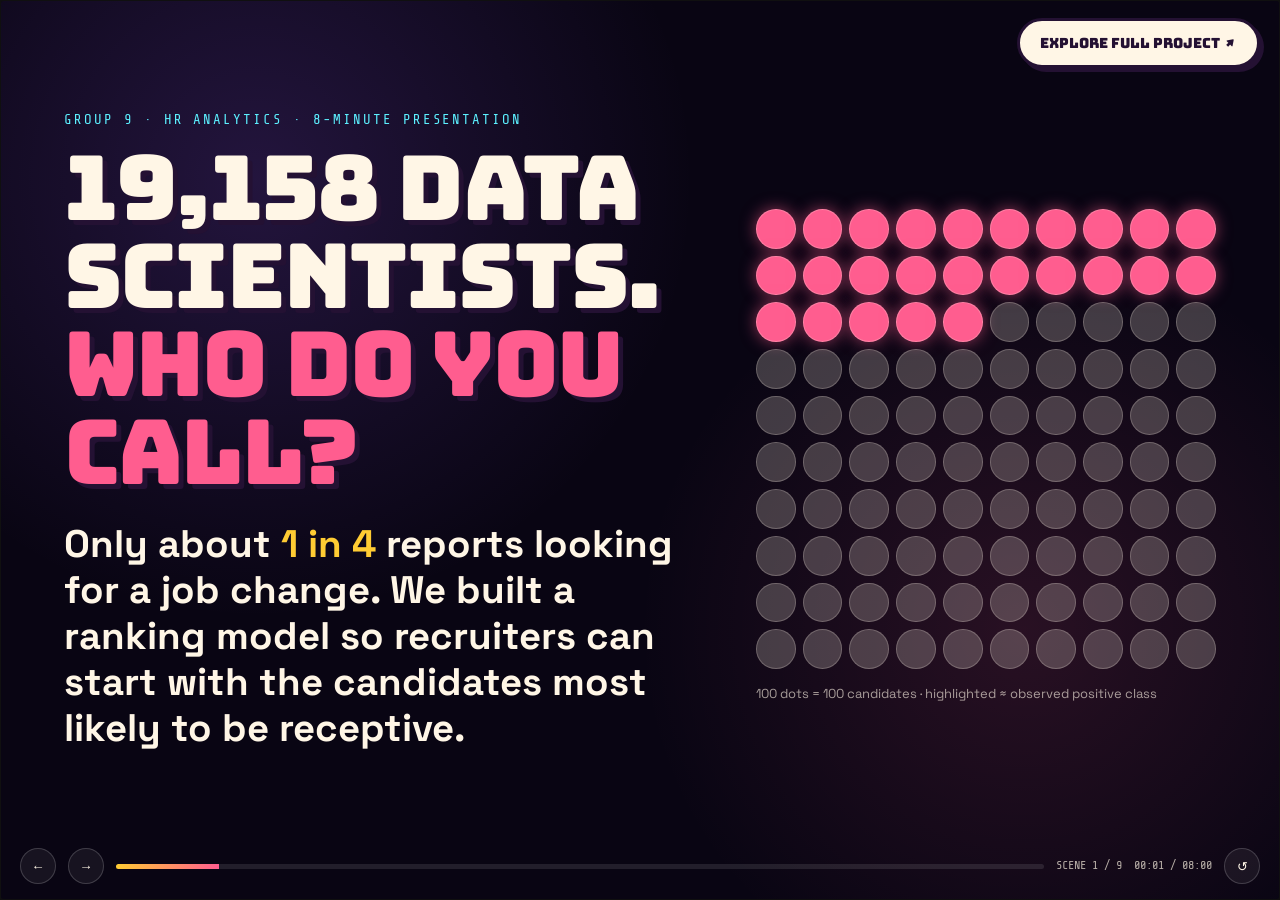
==== index.html @ db9c12f9 "Replace IDS with final Job Change Radar presentation and deployment" ====
<!DOCTYPE html>
<html lang="en">
<head>
<meta charset="utf-8">
<meta name="viewport" content="width=device-width, initial-scale=1, viewport-fit=cover">
<meta name="theme-color" content="#0d0718">
<title>Group 9 · Who Is Looking to Change Jobs? — HR Analytics</title>
<meta name="description" content="Group 9's HR Analytics project: predicting reported job-change intent among 19,158 data-science trainees. Full analysis, models, results and viva prep — Kaggle: Job Change of Data Scientists.">
<link rel="preconnect" href="https://fonts.googleapis.com">
<link rel="preconnect" href="https://fonts.gstatic.com" crossorigin>
<link href="https://fonts.googleapis.com/css2?family=Bungee&family=Space+Grotesk:wght@400;500;600;700&family=Share+Tech+Mono&display=swap" rel="stylesheet">
<link rel="stylesheet" href="styles.css">
<link rel="stylesheet" href="presentation.css">
<link rel="icon" href="data:image/svg+xml,<svg xmlns='http://www.w3.org/2000/svg' viewBox='0 0 100 100'><rect width='100' height='100' rx='22' fill='%230d0718'/><circle cx='50' cy='50' r='26' fill='%23ff5d8f' stroke='%23ffcc33' stroke-width='8'/></svg>">
</head>
<body class="presentation-active">

<div id="presentationShell" tabindex="-1" aria-label="8-minute presentation mode">
  <button class="pres-btn secondary pres-exit" id="presExit">Explore full project ↗</button>
  <div class="pres-stage">
    <section class="pres-scene active" data-scene="hook">
      <div class="pres-hook">
        <div>
          <p class="pres-kicker">Group 9 · HR Analytics · 8-minute presentation</p>
          <h1 class="pres-title">19,158 DATA<br>SCIENTISTS.<br><span class="pres-highlight">WHO DO YOU CALL?</span></h1>
          <p class="pres-question">Only about <span class="pres-sun">1 in 4</span> reports looking for a job change. We built a ranking model so recruiters can start with the candidates most likely to be receptive.</p>
        </div>
        <div>
          <div class="pres-dotgrid" id="presDots" aria-label="100 candidate dots, 25 highlighted"></div>
          <p class="pres-note">100 dots = 100 candidates · highlighted ≈ observed positive class</p>
        </div>
      </div>
    </section>

    <section class="pres-scene" data-scene="business">
      <p class="pres-kicker">01 · Business question</p>
      <h2 class="pres-title small">FROM <span class="pres-highlight">19,158</span> NAMES<br>TO A SMARTER CALL LIST.</h2>
      <p class="pres-lede">The decision is simple: <b>who should recruiters contact first?</b> This is a binary classification problem — job-change intent versus no reported intent.</p>
      <div class="pres-grid cols-3">
        <div class="pres-card"><span class="pres-number">25%</span><h3>Random base rate</h3><p>Roughly one in four labelled candidates is looking to move.</p></div>
        <div class="pres-card"><span class="pres-number">0.50</span><h3>Dummy ROC-AUC</h3><p>A no-skill ranker is the floor every useful model must beat.</p></div>
        <div class="pres-card dark"><span class="pres-number pres-cyan">RANK</span><h3>Not a hiring verdict</h3><p>The score prioritises outreach. A human recruiter still makes the decision.</p></div>
      </div>
    </section>

    <section class="pres-scene" data-scene="data">
      <p class="pres-kicker">02 · Data understanding</p>
      <h2 class="pres-title small">THE DATA HAS A<br><span class="pres-cyan">GEOGRAPHY SIGNAL.</span></h2>
      <div class="pres-grid cols-4">
        <div class="pres-card"><span class="pres-number">19,158</span><h3>Labelled rows</h3><p>Candidate profiles used for model development.</p></div>
        <div class="pres-card"><span class="pres-number">24.9%</span><h3>Positive class</h3><p>Reported job-change intent — imbalanced enough that accuracy alone can mislead.</p></div>
        <div class="pres-card"><span class="pres-number">53%</span><h3>Missingness</h3><p>More than half the rows miss at least one field, so dropping rows would distort the sample.</p></div>
        <div class="pres-card dark"><span class="pres-number pres-highlight">58% → 17%</span><h3>City development</h3><p>Observed job-change rate falls sharply from low to high development-index groups. Correlation, not causation.</p></div>
      </div>
      <div class="pres-row"><span class="pres-badge">city</span><span class="pres-badge">education</span><span class="pres-badge">experience</span><span class="pres-badge">company</span><span class="pres-badge">training hours</span><span class="pres-badge">missingness</span></div>
    </section>

    <section class="pres-scene" data-scene="prep">
      <p class="pres-kicker">03 · Data preparation</p>
      <h2 class="pres-title small">NO LEAKAGE.<br><span class="pres-sun">LOCK THE TEST SET.</span></h2>
      <p class="pres-lede">The biggest modelling shortcut we avoided was letting evaluation data influence preprocessing, tuning or threshold selection.</p>
      <div class="pres-flow">
        <div class="pres-step"><strong>RAW DATA</strong><small>mixed numeric + categorical</small></div>
        <div class="pres-step"><strong>MISSINGNESS</strong><small>preserved as information</small></div>
        <div class="pres-step"><strong>FEATURES</strong><small>experience, recency, employer-info flags</small></div>
        <div class="pres-step"><strong>5-FOLD CV</strong><small>development only</small></div>
        <div class="pres-step"><strong>LOCKED 20%</strong><small>opened once at the end</small></div>
      </div>
      <div class="pres-grid cols-3">
        <div class="pres-card dark"><span class="pres-number pres-cyan">0</span><h3>Duplicate IDs</h3><p>No candidate ID is duplicated in the labelled file.</p></div>
        <div class="pres-card dark"><span class="pres-number pres-cyan">5</span><h3>CV folds</h3><p>Out-of-fold predictions choose settings without touching the locked test.</p></div>
        <div class="pres-card dark"><span class="pres-number pres-cyan">3</span><h3>Final seeds</h3><p>The deployable CatBoost result is an ensemble, not a cherry-picked lucky run.</p></div>
      </div>
    </section>

    <section class="pres-scene" data-scene="models">
      <p class="pres-kicker">04 · Modelling & tuning</p>
      <h2 class="pres-title small">COURSE BENCHMARK →<br><span class="pres-highlight">DEPLOYMENT EXTENSION.</span></h2>
      <p class="pres-lede">We keep the taught-model benchmark for the rubric, then add CatBoost for the version we would actually deploy on this categorical, missing-value-heavy table.</p>
      <div class="pres-bars">
        <div class="pres-bar-row"><span>Dummy</span><div class="pres-bar-track"><div class="pres-bar-fill" style="--w:50%"></div></div><span class="score">0.500</span></div>
        <div class="pres-bar-row"><span>Decision Tree</span><div class="pres-bar-track"><div class="pres-bar-fill" style="--w:61.6%"></div></div><span class="score">0.616</span></div>
        <div class="pres-bar-row"><span>Random Forest / KNN</span><div class="pres-bar-track"><div class="pres-bar-fill" style="--w:78.5%"></div></div><span class="score">≈0.785</span></div>
        <div class="pres-bar-row"><span>Logistic Regression</span><div class="pres-bar-track"><div class="pres-bar-fill" style="--w:79.1%"></div></div><span class="score">≈0.791</span></div>
        <div class="pres-bar-row advanced"><span><b>CatBoost ensemble</b></span><div class="pres-bar-track"><div class="pres-bar-fill" style="--w:80.56%"></div></div><span class="score">0.806*</span></div>
      </div>
      <p class="pres-note">*5-fold out-of-fold ROC-AUC on development data. Final locked-test ROC-AUC: 0.8036.</p>
    </section>

    <section class="pres-scene" data-scene="demo">
      <p class="pres-kicker">05 · Live deployment demo</p>
      <h2 class="pres-title small">RUN A CANDIDATE<br><span class="pres-cyan">THROUGH THE MODEL.</span></h2>
      <div class="pres-demo">
        <form class="pres-card dark demo-form" id="liveDemoForm">
          <label>City<input name="city" value="city_21"></label>
          <label>Development index<input name="city_development_index" type="number" min="0" max="1" step="0.001" value="0.624"></label>
          <label>Experience<select name="experience"><option>&lt;1</option><option>1</option><option>2</option><option>3</option><option>5</option><option>10</option><option>15</option><option>&gt;20</option></select></label>
          <label>Education<select name="education_level"><option>Graduate</option><option>Masters</option><option>High School</option><option>Phd</option><option>Primary School</option></select></label>
          <label>Relevant experience<select name="relevent_experience"><option>No relevent experience</option><option>Has relevent experience</option></select></label>
          <label>Company size<input name="company_size" placeholder="leave blank = missing"></label>
          <label>Company type<input name="company_type" placeholder="leave blank = missing"></label>
          <label>Training hours<input name="training_hours" type="number" min="0" value="120"></label>
          <input type="hidden" name="gender" value="">
          <input type="hidden" name="enrolled_university" value="Full time course">
          <input type="hidden" name="major_discipline" value="STEM">
          <input type="hidden" name="last_new_job" value="2">
          <div class="full pres-row" style="margin-top:4px"><button class="pres-btn" type="submit">Analyse candidate</button><button class="pres-btn secondary" type="button" id="demoPresetHigh">High-intent example</button><button class="pres-btn secondary" type="button" id="demoPresetLow">Low-intent example</button></div>
        </form>
        <div class="demo-output">
          <div>
            <div class="gauge" id="demoGauge" style="--p:0"><div class="gauge-inner"><div class="gauge-score" id="demoScore">—</div><div class="gauge-label">model score</div></div></div>
            <div class="risk-pill" id="demoRisk">READY</div>
            <div class="demo-signals" id="demoSignals"><span>profile cues appear here</span></div>
            <p class="demo-status" id="demoStatus">Click “Analyse candidate”. Live predictions require the included Python server.</p>
          </div>
        </div>
      </div>
    </section>

    <section class="pres-scene" data-scene="results">
      <p class="pres-kicker">06 · Final evaluation</p>
      <h2 class="pres-title small">THE DEPLOYMENT MODEL<br><span class="pres-sun">BEATS THE BASELINE.</span></h2>
      <table class="metric-compare" aria-label="Baseline versus deployment model metrics">
        <thead><tr><th>Locked-test metric</th><th>Original tuned Logistic Regression</th><th>CatBoost ensemble</th></tr></thead>
        <tbody>
          <tr><td>Accuracy (validation-selected threshold)</td><td>79.12%</td><td>80.19%</td></tr>
          <tr><td>ROC-AUC</td><td>0.7923</td><td>0.8036</td></tr>
          <tr><td>F1 at shown decision threshold</td><td>0.5914</td><td>0.6307</td></tr>
          <tr><td>Recall at shown decision threshold</td><td>60.63%</td><td>67.85%</td></tr>
        </tbody>
      </table>
      <p class="pres-note">For a fair accuracy comparison, each model uses its own accuracy threshold selected only from out-of-fold development predictions: Logistic Regression 0.632, CatBoost 0.43. ROC-AUC is threshold-independent. CatBoost’s F1-oriented validation threshold 0.314 gives locked-test F1 0.6394 and recall 73.61%.</p>
    </section>

    <section class="pres-scene" data-scene="impact">
      <p class="pres-kicker">07 · Business use + limitations</p>
      <h2 class="pres-title small">USE THE SCORE TO<br><span class="pres-highlight">PRIORITISE — NOT JUDGE.</span></h2>
      <div class="pres-grid cols-3">
        <div class="pres-card"><span class="pres-number">01</span><h3>Rank outreach</h3><p>Recruiters can sort a large pool and start where model scores are highest.</p></div>
        <div class="pres-card"><span class="pres-number">02</span><h3>Choose threshold by capacity</h3><p>A lower threshold catches more potential movers; a higher threshold reduces calls.</p></div>
        <div class="pres-card"><span class="pres-number">03</span><h3>Human review</h3><p>Never turn this into an automatic hiring or rejection rule.</p></div>
      </div>
      <div class="pres-grid cols-3">
        <div class="pres-card dark"><h3>Data limitation</h3><p>One programme and one historical sample. Intent is not the same thing as future behaviour.</p></div>
        <div class="pres-card dark"><h3>Fairness limitation</h3><p>City can proxy socioeconomic context; subgroup errors need an explicit audit before real use.</p></div>
        <div class="pres-card dark"><h3>Performance ceiling</h3><p>~0.80 ROC-AUC is useful ranking signal, not certainty. Better behavioural and longitudinal features are the next data win.</p></div>
      </div>
    </section>

    <section class="pres-scene" data-scene="finale">
      <div class="pres-final">
        <p class="pres-kicker">08 · Conclusion</p>
        <h2 class="pres-title small">THE QUESTION WASN'T<br>“CAN ML PREDICT?”</h2>
        <p class="pres-lede">It was: <b class="pres-sun">“Who should a recruiter talk to first?”</b></p>
        <div class="pres-row"><span class="pres-badge">19,158 candidates</span><span class="pres-badge">5-fold validation</span><span class="pres-badge">locked test</span><span class="pres-badge">live deployment demo</span></div>
        <h3 style="font-family:'Bungee';font-size:clamp(28px,4vw,54px);margin:34px 0 0">JOB-CHANGE RADAR · GROUP 9</h3>
        <p class="pres-note">Press Esc or click below to open the detailed analysis, data dictionary, threshold explorer and Viva bank.</p>
        <div class="pres-row"><button class="pres-btn" id="exploreBtn">Explore full project</button></div>
      </div>
    </section>
  </div>

  <div class="pres-controls">
    <button class="pres-navbtn" id="presPrev" aria-label="Previous scene">←</button>
    <button class="pres-navbtn" id="presNext" aria-label="Next scene">→</button>
    <div class="pres-progress"><span id="presProgressFill"></span></div>
    <span class="pres-hud" id="presSceneLabel">SCENE 1 / 9</span>
    <span class="pres-hud" id="presTimer">00:00 / 08:00</span>
    <button class="pres-navbtn" id="presReset" title="Reset timer">↺</button>
  </div>
</div>
<button class="pres-mode-enter" id="presEnter">Presentation Mode · P</button>


<!-- ══ background ══ -->
<div class="bg" aria-hidden="true">
  <div class="orbs">
    <span class="orb orb-a"></span>
    <span class="orb orb-b"></span>
    <span class="orb orb-c"></span>
  </div>
  <canvas id="stars"></canvas>
  <div class="vignette"></div>
</div>

<div class="scrollbar" aria-hidden="true"><span id="scrollFill"></span></div>

<!-- ══ header ══ -->
<header class="topbar" id="topbar">
  <a class="logo" href="#top">
    <span class="logo-small">Group 9 · HR Analytics</span>
    <span class="logo-big">Job&#8209;Change Radar</span>
  </a>

  <div class="dest lcd" id="destSign" aria-live="polite"><span class="dot">●</span> NEXT STOP: THE QUESTION</div>

  <nav class="nav" id="nav" aria-label="Sections">
    <a href="#question">Question</a>
    <a href="#data">Data</a>
    <a href="#prep">Prep</a>
    <a href="#models">Models</a>
    <a href="#results">Results</a>
    <a href="#threshold">Threshold</a>
    <a href="#drivers">Drivers</a>
    <a href="#viva">Viva</a>
    <a href="#team">Team</a>
  </nav>

  <div class="tools">
    <button class="round" id="soundBtn" aria-pressed="false" aria-label="Toggle interface sound">🔈</button>
    <button class="round menu-btn" id="menuBtn" aria-label="Open menu" aria-expanded="false">☰</button>
  </div>
</header>

<main>

<!-- ══ HERO ══ -->
<section class="hero" id="top">
  <div class="wrap hero-grid">
    <div class="hero-copy">
      <p class="pill">★ GROUP 9 &nbsp;·&nbsp; HR ANALYTICS &nbsp;·&nbsp; KAGGLE: JOB CHANGE OF DATA SCIENTISTS</p>
      <h1>Who is about to<br><span class="hl-pink">change</span> jobs?</h1>
      <p class="hero-lede">A training company produces data scientists every month — and loses most of them to somebody else.
        We built a model that reads a trainee's <b>city, education, experience and employer</b> and ranks how likely they are
        to be job hunting, so recruiters start at the top of the list instead of dialling 19,158 numbers.</p>

      <div class="hero-actions">
        <a class="btn btn-sun" href="#question" data-cursor="GO">Start the ride ↓</a>
        <a class="btn btn-ghost" href="#results" data-cursor="SKIP">Jump to the report card</a>
      </div>

      <ul class="hero-stats">
        <li><b class="num">19,158</b><span>labelled trainees</span></li>
        <li><b class="num">14</b><span>input columns</span></li>
        <li><b class="num">152</b><span>model features</span></li>
        <li><b class="num lcdc">0.81</b><span>test ROC-AUC</span></li>
      </ul>
    </div>

    <aside class="ticket guess" id="guess">
      <div class="ticket-tab">GUESS FIRST</div>
      <h2 class="ticket-q">Out of these 100 trainees, how many are job hunting?</h2>
      <div class="dots" id="dots" role="img" aria-label="Grid of 100 trainee dots"></div>
      <div class="ticket-foot">
        <button class="btn btn-pink" id="guessBtn" data-cursor="REVEAL">Reveal the answer</button>
        <p class="ticket-answer" id="guessAnswer">Take a guess first — shout a number. →</p>
      </div>
      <p class="ticket-src">Each dot = one trainee in <code>aug_train.csv</code>. This one number is the whole project.</p>
    </aside>
  </div>

  <!-- perspective road -->
  <div class="road" aria-hidden="true"><div class="road-surface"></div></div>
  <div class="hero-fade" aria-hidden="true"></div>
</section>

<!-- ══ 01 · THE QUESTION ══ -->
<section class="stop" id="question" data-sign="THE QUESTION">
  <div class="wrap">
    <div class="stop-head">
      <div>
        <p class="kicker lcd">STOP 01 · PART 1 · THE BUSINESS QUESTION</p>
        <h2 class="display">19,158 trainees,<br>not enough recruiters</h2>
      </div>
      <p class="stop-num" aria-hidden="true">01</p>
    </div>

    <div class="question-box">
      <p class="q-label lcd">THE QUESTION</p>
      <p class="q-text">Given a trainee's <b>education, experience, current employer and city</b>, can we predict whether they are looking for a job change?</p>
    </div>

    <div class="grid-4">
      <div class="card card-sun"><b class="stat">19,158</b><span>labelled trainees in <code>aug_train.csv</code></span></div>
      <div class="card card-pink"><b class="stat">2,129</b><span>new trainees in <code>aug_test.csv</code> to score</span></div>
      <div class="card card-lcd"><b class="stat">14</b><span>input columns + target to work with</span></div>
      <div class="card card-purple"><b class="stat">25%</b><span>are looking to move — about 1 in 4</span></div>
    </div>

    <div class="split">
      <div class="card dark">
        <p class="tag lcd">WHY NOT ACCURACY?</p>
        <h3>A model that says “nobody is leaving” scores 75%.</h3>
        <p>Only 24.9% of trainees are looking (4,777 of 19,158). So the lazy model that always predicts <i>“not looking”</i>
          is right three times out of four — and finds <b>zero</b> job hunters. It sits in a burning room saying <i>this is fine</i>.</p>
        <div class="mini-vs">
          <div><b class="num">75.1%</b><span>Dummy accuracy</span></div>
          <div class="cross">vs</div>
          <div><b class="num">0</b><span>job hunters found</span></div>
        </div>
        <p class="muted">That is exactly why we score with <b>ROC-AUC</b> and <b>F1</b>, never accuracy.</p>
      </div>

      <div class="metrics grid-2">
        <div class="card">
          <h4 class="m-title">ROC-AUC <span class="chip chip-lcd">0.81</span></h4>
          <p>Pick one person who is job hunting and one who is not: the model ranks the hunter higher <b>81% of the time</b>. 0.50 is a coin flip.</p>
        </div>
        <div class="card">
          <h4 class="m-title">Recall <span class="chip chip-pink">78%</span></h4>
          <p>Of everyone who really is looking, we catch <b>78%</b>. The other 22% are the ones we miss.</p>
        </div>
        <div class="card">
          <h4 class="m-title">Precision <span class="chip chip-sun">52%</span></h4>
          <p>Half the people we flag really are looking. Random calling hits 25%, so we are <b>2.1× better</b> than guessing.</p>
        </div>
        <div class="card">
          <h4 class="m-title">F1 <span class="chip chip-purple">0.63</span></h4>
          <p>The balance of precision and recall — one number to compare models when the classes are lopsided.</p>
        </div>
      </div>
    </div>

    <div class="callout">
      <span class="callout-icon">🎯</span>
      <p><b>Business value in plain numbers:</b> with 2 recruiters you can only call a slice of the list. Ranking 19,158 trainees by
        probability means the first 800 calls reach <b>78% of everyone who is actually looking</b> instead of the 25% you would hit at random.</p>
    </div>
  </div>
</section>

<!-- ══ 02 · DATA UNDERSTANDING ══ -->
<section class="stop alt" id="data" data-sign="DATA UNDERSTANDING">
  <div class="wrap">
    <div class="stop-head">
      <div>
        <p class="kicker lcd">STOP 02 · PART 1 · DATA UNDERSTANDING</p>
        <h2 class="display">Spot the job hunter</h2>
        <p class="lede">Two real trainees from the test file. Both are graduates, both studied STEM. One of them is about to leave.
          The model gives them very different scores — and the reasons are visible in five columns.</p>
      </div>
      <p class="stop-num" aria-hidden="true">02</p>
    </div>

    <div class="duel">
      <article class="card trainee" data-side="a">
        <header><span class="badge">TRAINEE A</span></header>
        <dl>
          <div><dt>City</dt><dd>city_103 <i>(index 0.92)</i></dd></div>
          <div><dt>Experience</dt><dd>more than 20 years</dd></div>
          <div><dt>Employer</dt><dd>Pvt Ltd, 10,000+ staff</dd></div>
          <div><dt>Last job change</dt><dd>more than 4 years ago</dd></div>
          <div><dt>Studying</dt><dd>not enrolled</dd></div>
        </dl>
        <div class="score" data-score="26"><span class="score-num">??%</span><span class="score-cap">predicted intent</span></div>
      </article>

      <div class="duel-mid">
        <span class="vs-sticker">VS</span>
        <button class="btn btn-pink" id="duelBtn" data-cursor="SCORE">Reveal both scores</button>
      </div>

      <article class="card trainee" data-side="b">
        <header><span class="badge badge-alt">TRAINEE B</span></header>
        <dl>
          <div><dt>City</dt><dd>city_21 <i>(index 0.62)</i></dd></div>
          <div><dt>Experience</dt><dd>under 1 year</dd></div>
          <div><dt>Employer</dt><dd>none on record</dd></div>
          <div><dt>Last job change</dt><dd>2 years ago</dd></div>
          <div><dt>Studying</dt><dd>full-time course</dd></div>
        </dl>
        <div class="score" data-score="96"><span class="score-num">??%</span><span class="score-cap">predicted intent</span></div>
      </article>
    </div>

    <div class="grid-2 charts-2">
      <figure class="card chart-card">
        <figcaption>
          <h3>Reported job-change rate by city development index</h3>
          <p class="muted">The least developed cities lose more than half their trainees. The most developed ones barely any.</p>
        </figcaption>
        <div class="chart" data-render="cityBins"></div>
        <p class="chart-note"><b>58% vs 17%</b> — job hunting below 0.60 versus 0.90 and up.</p>
      </figure>

      <figure class="card chart-card">
        <figcaption>
          <h3>The rate falls steadily with experience</h3>
          <p class="muted">Job-change rate by total years of experience, all 22 buckets in order.</p>
        </figcaption>
        <div class="chart" data-render="experience"></div>
        <p class="chart-note"><b>45% vs 15%</b> — under 1 year of experience versus more than 20.</p>
      </figure>
    </div>

    <div class="grid-3 facts">
      <div class="card dark"><b class="num lcdc">-0.02</b><p>correlation of <code>training_hours</code> with the target. The number a training company cares about most, predicts least.</p></div>
      <div class="card dark"><b class="num lcdc">123</b><p>distinct cities. The top 10 hold <b>66%</b> of all candidates, and every city has exactly one development index.</p></div>
      <div class="card dark"><b class="num lcdc">0.74 / 0.91</b><p>median city development index of movers versus stayers. That gap is the whole story.</p></div>
    </div>
  </div>
</section>

<!-- ══ 03 · DATA PREPARATION ══ -->
<section class="stop" id="prep" data-sign="DATA PREPARATION">
  <div class="wrap">
    <div class="stop-head">
      <div>
        <p class="kicker lcd">STOP 03 · PART 2 · DATA PREPARATION</p>
        <h2 class="display">The missing data was<br>hiding the job hunters</h2>
        <p class="lede">Four columns are missing between 15% and 32% of their values. The textbook move is to drop every
          incomplete row. We checked what that costs first — and changed our minds.</p>
      </div>
      <p class="stop-num" aria-hidden="true">03</p>
    </div>

    <div class="grid-2 charts-2">
      <figure class="card chart-card">
        <figcaption>
          <h3>Missing values by column</h3>
          <p class="muted">% of the 19,158 rows with no value recorded.</p>
        </figcaption>
        <div class="chart" data-render="missingPct"></div>
      </figure>

      <figure class="card chart-card">
        <figcaption>
          <h3>Job-change rate: value missing vs present</h3>
          <p class="muted">Missingness is not random — it is a signal on its own.</p>
        </figcaption>
        <div class="chart" data-render="missingSignal"></div>
        <p class="chart-note"><b>41% vs 18%</b> — when company size is blank, twice as many are job hunting. They probably have no employer to write down.</p>
      </figure>
    </div>

    <div class="callout callout-warn">
      <span class="callout-icon">🗑️</span>
      <p><b>What dropping the rows would do:</b> delete <b>53%</b> of the dataset and drag the job-change rate in what is left
        from <b>25% down to 17%</b>. The job hunters are hiding in the missing rows. So we kept every row:
        missing categories became an explicit <b>“Unknown”</b> level, missing numbers got the <b>median</b> — fitted on training data only.</p>
    </div>

    <h3 class="sub display">From messy text to 152 numbers</h3>
    <div class="pipeline">
      <div class="pipe-step card">
        <span class="pipe-badge">14</span>
        <h4>Raw inputs</h4>
        <p>Drop <code>enrollee_id</code> first — an ID predicts nothing. Turn <code>experience</code> (<code>&lt;1</code>, <code>&gt;20</code>) into real years
          (0.5 and 21) and <code>last_new_job</code> (<code>never</code>, <code>&gt;4</code>) into years (0 and 5). Order kept, 28 dummy columns saved.</p>
      </div>
      <div class="pipe-arrow" aria-hidden="true">→</div>
      <div class="pipe-step card card-purple">
        <span class="pipe-badge">152</span>
        <h4>Model features</h4>
        <p>Nominal one-hot, ordinal codes, scaled numbers — all fitted inside the pipeline, so nothing ever learns from the test set.</p>
      </div>
    </div>

    <div class="grid-3 encodings">
      <div class="card">
        <p class="tag lcd">NOMINAL · 6 COLUMNS</p>
        <h4>One-hot</h4>
        <p class="muted">Missing becomes <b>Unknown</b>; unseen categories are ignored.</p>
        <p class="code-list">city · gender · relevent_experience · enrolled_university · major_discipline · company_type</p>
      </div>
      <div class="card">
        <p class="tag lcd">ORDINAL · 2 COLUMNS</p>
        <h4>Ordered codes</h4>
        <p class="muted">A real order exists, so we keep it: Primary School → Phd, &lt;10 → 10000+.</p>
        <p class="code-list">education_level · company_size</p>
      </div>
      <div class="card">
        <p class="tag lcd">NUMERIC · 4 COLUMNS</p>
        <h4>Median fill + scaling</h4>
        <p class="muted">So no column shouts louder than the others.</p>
        <p class="code-list">city_development_index · training_hours · experience_num · last_new_job_num</p>
      </div>
    </div>

    <div class="grid-3 facts">
      <div class="card dark"><b class="num lcdc">15,326 / 3,832</b><p>train and test rows — an 80/20 <b>stratified</b> split, 25% job-change rate in both.</p></div>
      <div class="card dark"><b class="num lcdc">5-fold</b><p>stratified cross-validation on the training set for every model comparison.</p></div>
      <div class="card dark"><b class="num lcdc">0 leakage</b><p>imputers, encoders and scalers are fitted inside each CV fold, on training data only.</p></div>
    </div>
  </div>
</section>

<!-- ══ 04 · MODELLING ══ -->
<section class="stop alt" id="models" data-sign="MODELLING & TUNING">
  <div class="wrap">
    <div class="stop-head">
      <div>
        <p class="kicker lcd">STOP 04 · PART 3 · MODELLING &amp; TUNING</p>
        <h2 class="display">Five models walked into<br>a cross-validation</h2>
      </div>
      <p class="stop-num" aria-hidden="true">04</p>
    </div>

    <div class="bet" id="bet">
      <p class="tag lcd">PLACE YOUR BETS</p>
      <p class="bet-q">Which one wins: Logistic Regression, KNN, Random Forest, Decision Tree — or the Dummy?</p>
      <div class="bet-row" id="betRow"></div>
      <div class="bet-result" id="betResult" hidden>
        <p><b>Logistic Regression</b> — the simplest real model on the list. Random forest and KNN finished within 0.007 of it,
          which is about the normal wobble between folds. The unpruned decision tree memorised its homework (0.616).</p>
        <p class="muted">When it is a tie we keep the simple one, because when HR asks <i>“why was this person flagged?”</i>,
          one equation with coefficients can answer. Corporate needs you to find the difference between a 300-tree forest and
          one equation — there isn't one.</p>
      </div>
    </div>

    <figure class="card chart-card wide">
      <figcaption>
        <h3>5-fold cross-validated scores on the training set</h3>
        <p class="muted">Mean ROC-AUC and F1, ranked. Every model beats the dummy baseline, so the features do help.</p>
      </figcaption>
      <div class="chart" data-render="models"></div>
    </figure>

    <div class="grid-3 facts">
      <div class="card dark"><b class="num lcdc">0.789 → 0.791</b><p>GridSearchCV over <code>C</code> and penalty: best was <b>C = 0.1, L2</b>. A small gain — the model is limited by the information in the features, not by its settings.</p></div>
      <div class="card dark"><b class="num lcdc">0.616</b><p>the unpruned Decision Tree, the weakest real model. It memorises the training folds and falls apart on new data.</p></div>
      <div class="card dark"><b class="num lcdc">0.500</b><p>the Dummy baseline's ROC-AUC — the number every serious model has to clear.</p></div>
    </div>
  </div>
</section>

<!-- ══ 05 · RESULTS ══ -->
<section class="stop" id="results" data-sign="RESULTS">
  <div class="wrap">
    <div class="callout" style="margin-bottom:28px"><span class="callout-icon">🧪</span><p><b>Two result tracks:</b> the detailed charts below document the original tuned Logistic Regression benchmark. The deployment extension is evaluated separately on a fresh locked split: <b>80.19% accuracy · 0.8036 ROC-AUC · 0.6307 F1</b>.</p></div>
    <div class="stop-head">
      <div>
        <p class="kicker lcd">STOP 05 · PART 3 · RESULTS</p>
        <h2 class="display">Report card: 78% of the<br>job hunters caught</h2>
        <p class="lede">We kept 20% of the data locked away for the whole project and opened it exactly once, at the end.</p>
      </div>
      <p class="stop-num" aria-hidden="true">05</p>
    </div>

    <div class="grid-4 report">
      <div class="card report-card c-lcd"><b class="stat">0.81</b><span class="r-name">ROC-AUC</span><p>picks the job hunter over a non-hunter 81% of the time</p></div>
      <div class="card report-card c-pink"><b class="stat">78%</b><span class="r-name">Recall</span><p>of real job hunters are found</p></div>
      <div class="card report-card c-sun"><b class="stat">52%</b><span class="r-name">Precision</span><p>of flagged trainees really are looking — 2.1× random calling</p></div>
      <div class="card report-card c-purple"><b class="stat">0.63</b><span class="r-name">F1</span><p>the balance of precision and recall</p></div>
    </div>

    <div class="split">
      <div class="card">
        <h3 class="sub display">Confusion matrix</h3>
        <p class="muted">3,832 test trainees at threshold 0.5. Hover a cell to see what it means.</p>
        <div class="matrix" id="matrix05">
          <div class="mx-corner"></div>
          <div class="mx-head">Predicted: not looking</div>
          <div class="mx-head">Predicted: looking</div>
          <div class="mx-head row">Actually not looking</div>
          <div class="mx-cell good" data-note="True negative — correctly left alone. 2,197 people we do not waste a call on."><b>2,197</b><span>true negative</span></div>
          <div class="mx-cell bad" data-note="False positive — flagged but staying. This is the recruiter's wasted call: 680 of them."><b>680</b><span>false positive</span></div>
          <div class="mx-head row">Actually looking</div>
          <div class="mx-cell warn" data-note="False negative — job hunters we missed: 207 people who slip away to a competitor."><b>207</b><span>false negative</span></div>
          <div class="mx-cell great" data-note="True positive — job hunters caught: 748 people recruiters should call first."><b>748</b><span>true positive</span></div>
        </div>
        <p class="matrix-note" id="matrixNote">Hover a cell to read what it means. &nbsp;·&nbsp; accuracy 76.8%, F1 0.628, ROC-AUC 0.808.</p>
      </div>

      <div class="card">
        <h3 class="sub display">ROC curve on the test set</h3>
        <p class="muted">The true-positive rate against the false-positive rate at every threshold.</p>
        <div class="chart" data-render="roc"></div>
        <p class="chart-note">Test <b>0.808</b> sits right next to the cross-validation estimate <b>0.791</b> — <b>no sign of overfitting</b>.
          Across five different random splits the test ROC-AUC stays between <b>0.784 and 0.809</b> (mean 0.795).</p>
      </div>
    </div>

    <div class="grid-2">
      <figure class="card chart-card">
        <figcaption>
          <h3>Where every test probability landed</h3>
          <p class="muted">Score distribution of the 3,832 hold-out trainees, split by whether they were actually looking.</p>
        </figcaption>
        <div class="chart" data-render="hist"></div>
        <p class="chart-note">The two groups overlap heavily — that is why we <b>rank</b> people instead of drawing a hard line.</p>
      </figure>

      <div class="card dark">
        <p class="tag lcd">AND THE DUMMY?</p>
        <h3>75.1% accuracy, zero job hunters found.</h3>
        <p>Our tuned model gets 76.9% accuracy — barely above the dummy — but it finds 748 job hunters where the dummy finds none.
          This is exactly why accuracy was never used to choose the model.</p>
        <table class="mini-table">
          <thead><tr><th>Metric</th><th>Tuned LogReg</th><th>Dummy</th></tr></thead>
          <tbody>
            <tr><td>Accuracy</td><td>0.769</td><td>0.751</td></tr>
            <tr><td>Precision</td><td>0.524</td><td>0.000</td></tr>
            <tr><td>Recall</td><td>0.783</td><td>0.000</td></tr>
            <tr><td>F1</td><td>0.628</td><td>0.000</td></tr>
            <tr><td>ROC-AUC</td><td>0.808</td><td>0.500</td></tr>
          </tbody>
        </table>
      </div>
    </div>
  </div>
</section>

<!-- ══ 06 · THRESHOLD ══ -->
<section class="stop alt" id="threshold" data-sign="YOUR CALL">
  <div class="wrap">
    <div class="stop-head">
      <div>
        <p class="kicker lcd">STOP 06 · PART 3 · YOUR CALL</p>
        <h2 class="display">You're HR. Pick a cut-off.</h2>
        <p class="lede">The model gives every trainee a probability; 0.5 is only the default. Catch more job hunters, or waste
          fewer calls? Drag the slider — this is a business decision, not a maths one.</p>
      </div>
      <p class="stop-num" aria-hidden="true">06</p>
    </div>

    <div class="thr card dark">
      <div class="thr-top">
        <label class="lcd" for="thrRange">PROBABILITY THRESHOLD</label>
        <output class="thr-value" id="thrValue" for="thrRange">0.50</output>
      </div>
      <input type="range" id="thrRange" min="20" max="90" step="1" value="50" data-cursor="DRAG"
             aria-label="Probability threshold" aria-describedby="thrVerdict">
      <div class="thr-ticks"><span>0.20</span><span>0.35</span><span>0.50</span><span>0.65</span><span>0.80</span><span>0.90</span></div>

      <div class="thr-presets">
        <button class="btn btn-ghost" data-preset="50">0.5 · Wide net</button>
        <button class="btn btn-ghost" data-preset="70">0.7 · Short list</button>
        <button class="btn btn-ghost" data-preset="60">0.6 · Best F1</button>
      </div>

      <div class="thr-stats">
        <div class="thr-stat"><b class="num" id="mShare">37.3%</b><span>of trainees flagged<br>(the calls you make)</span></div>
        <div class="thr-stat"><b class="num" id="mRec">78.3%</b><span>recall — job hunters found</span></div>
        <div class="thr-stat"><b class="num" id="mPrec">52.4%</b><span>precision — calls that land</span></div>
        <div class="thr-stat"><b class="num" id="mF1">0.628</b><span>F1 at this cut-off</span></div>
      </div>

      <div class="thr-live">
        <div class="mini-matrix">
          <div class="mm"><b id="lTP">748</b><span>caught</span></div>
          <div class="mm"><b id="lFN">207</b><span>missed</span></div>
          <div class="mm"><b id="lFP">680</b><span>false alarms</span></div>
          <div class="mm"><b id="lTN">2197</b><span>left alone</span></div>
        </div>
        <p class="verdict" id="thrVerdict">The default wide net: you call 37% of trainees and reach 78% of the job hunters.</p>
      </div>

      <div class="chart" data-render="thrCurves" id="thrChart"></div>
    </div>

    <div class="grid-2">
      <div class="card card-pink">
        <p class="tag">0.5 · WIDE NET</p>
        <p>Call <b>37.3%</b> of trainees, reach <b>78.3%</b> of job hunters, <b>52.4%</b> of calls land. Choose this when recruiter
          time is plentiful and missing someone is expensive.</p>
      </div>
      <div class="card card-lcd">
        <p class="tag">0.7 · SHORT LIST</p>
        <p>Call <b>21.1%</b> of trainees, reach <b>50.6%</b> of job hunters, <b>59.7%</b> of calls land. Choose this when you have
          two recruiters and forty minutes a day.</p>
      </div>
    </div>
    <p class="muted footnote">Note: in a real project the threshold is chosen on validation data. These numbers are shown on the
      test set to illustrate the trade-off, not to tune it.</p>
  </div>
</section>

<!-- ══ 07 · DRIVERS ══ -->
<section class="stop" id="drivers" data-sign="WHAT DRIVES IT">
  <div class="wrap">
    <div class="stop-head">
      <div>
        <p class="kicker lcd">STOP 07 · PART 3 · WHAT DRIVES THE PREDICTIONS</p>
        <h2 class="display">Plot twist: it's mostly<br>about where you live</h2>
        <p class="lede">We shuffled one column at a time and watched how much the test ROC-AUC dropped. The bigger the drop,
          the more the model leans on that column. This is <b>predictive importance, not cause</b>.</p>
      </div>
      <p class="stop-num" aria-hidden="true">07</p>
    </div>

    <figure class="card chart-card wide">
      <figcaption>
        <h3>Drop in test ROC-AUC when each column is shuffled</h3>
        <p class="muted">Permutation importance, 10 repeats, mean ± std. The model only has eyes for one thing.</p>
      </figcaption>
      <div class="chart" data-render="importance"></div>
    </figure>

    <div class="grid-3 facts">
      <div class="card dark"><b class="num lcdc">58% vs 17%</b><p>job hunting in cities below 0.60 versus 0.90 and up. <span class="muted">A target-rate difference in this sample, not a causal effect.</span></p></div>
      <div class="card dark"><b class="num lcdc">39% vs 18%</b><p>no employer on record versus working at a Pvt Ltd. <span class="muted">Missing ≠ unemployed — it means nobody wrote it down.</span></p></div>
      <div class="card dark"><b class="num lcdc">0.0003</b><p>ROC-AUC lost when <code>gender</code> is dropped from the model. <span class="muted">A sensitive feature: remove it and audit errors by group.</span></p></div>
    </div>

    <div class="grid-2">
      <div class="card">
        <h3 class="sub display">What raises the odds</h3>
        <ul class="arrow-list up">
          <li><b>company_type = Unknown</b> — no employer recorded, one of the strongest positive coefficients</li>
          <li><b>city_21</b> — the big low-development city (index 0.62, 59% job-change rate)</li>
          <li><b>city_103, city_160, city_100</b> — individual city effects stacked on top of the index</li>
        </ul>
      </div>
      <div class="card">
        <h3 class="sub display">What lowers the odds</h3>
        <ul class="arrow-list down">
          <li><b>major_discipline = Unknown</b> — the largest negative coefficient (~20% job-change rate)</li>
          <li><b>city_development_index</b> — higher index, sharply lower odds (coefficient −0.61 per SD)</li>
          <li><b>Funded Startup, more experience, relevant experience</b> — senior people with options tend to stay</li>
        </ul>
      </div>
    </div>
    <p class="muted footnote">Training hours, gender and last_new_job add almost nothing: 0.0008, 0.0006 and 0.0008 ROC-AUC
      respectively. The number a training company would naturally brag about is dead last.</p>
  </div>
</section>

<!-- ══ 08 · CONCLUSIONS ══ -->
<section class="stop alt" id="conclusions" data-sign="CONCLUSIONS">
  <div class="wrap">
    <div class="stop-head">
      <div>
        <p class="kicker lcd">STOP 08 · PART 4 · CONCLUSIONS</p>
        <h2 class="display">Can HR use the model?<br>Only as decision support.</h2>
        <p class="lede">Test ROC-AUC <b>0.81</b>, against 0.50 for a coin flip, stable between 0.78 and 0.81 across five random
          splits. Well enough to rank people — not well enough to decide for them.</p>
      </div>
      <p class="stop-num" aria-hidden="true">08</p>
    </div>

    <div class="grid-3">
      <div class="card big-num">
        <span class="idx lcd">01</span>
        <h3>Research, don't automate</h3>
        <p>Use the scores to study aggregate patterns or plan follow-up research — never as a verdict on a person.</p>
      </div>
      <div class="card big-num">
        <span class="idx lcd">02</span>
        <h3>Validate before use</h3>
        <p>Choose thresholds with validation data, business costs and recruiter capacity, not on the test set.</p>
      </div>
      <div class="card big-num">
        <span class="idx lcd">03</span>
        <h3>Keep humans in the loop</h3>
        <p>Never automatically reject, rank or contact people from model predictions alone. A recruiter reviews every case.</p>
      </div>
    </div>

    <div class="ops">
      <p class="tag lcd">IF HR DOES USE IT, THIS IS HOW</p>
      <div class="grid-3">
        <div class="card dark"><h4>Rank, don't label</h4><p>Use the score to decide who to call first — never as a yes/no verdict on a person.</p></div>
        <div class="card dark"><h4>Set the cut-off by capacity</h4><p>0.5 when HR wants coverage, 0.7 when recruiter time is short.</p></div>
        <div class="card dark"><h4>Target where movers are</h4><p>Trainees from less developed cities and people early in their careers.</p></div>
      </div>
    </div>

    <div class="scored card card-sun">
      <p class="tag">PROOF IT RUNS</p>
      <p>The same pipeline scored the unlabelled file: <b>2,129 new candidates</b> ranked and saved to
        <code>aug_test_predictions.csv</code> in <code>enrollee_id,target</code> format. At threshold 0.5 it flags
        <b>36.7%</b> of them. Every top-10 candidate lives in <b>city_21</b> with no employer on record.</p>
    </div>
  </div>
</section>

<!-- ══ 09 · LIMITATIONS ══ -->
<section class="stop" id="limits" data-sign="LIMITATIONS">
  <div class="wrap">
    <div class="stop-head">
      <div>
        <p class="kicker lcd">STOP 09 · PART 4 · LIMITATIONS &amp; WAY FORWARD</p>
        <h2 class="display">What our model is bad at,<br>and what we'd do next</h2>
      </div>
      <p class="stop-num" aria-hidden="true">09</p>
    </div>

    <div class="grid-2">
      <div class="card limitations">
        <p class="tag lcd">LIMITATIONS</p>
        <ul class="tick-list warn">
          <li><b>Reported intent is not behaviour.</b> The target is what people said, not actual resignation or future behaviour.</li>
          <li><b>Associations are not causes.</b> Missing, sampling, geographic and demographic bias may shape the patterns.</li>
          <li><b>Weak generalisation.</b> One programme, one point in time — results may not transfer to other organisations or years.</li>
          <li><b>Not an employment decision rule.</b> 1 in 2 flags is a false positive; it must never be the sole basis for a decision.</li>
        </ul>
      </div>
      <div class="card limitations">
        <p class="tag lcd">WAY FORWARD</p>
        <ul class="tick-list good">
          <li><b>Validate on new cohorts.</b> Re-test performance, calibration and subgroup errors before any deployment.</li>
          <li><b>Audit fairness and proxies.</b> Compare errors across demographic and geographic groups; drop <code>gender</code>.</li>
          <li><b>Choose thresholds responsibly.</b> Calibration checks plus documented business requirements, on validation data.</li>
          <li><b>Keep human review.</b> Predictions are decision support only — retrain and track recall against what people actually did.</li>
        </ul>
      </div>
    </div>

    <div class="grid-3 facts">
      <div class="card dark"><b class="num lcdc">1 in 2</b><p>flags is a false positive. Some people just like free courses.</p></div>
      <div class="card dark"><b class="num lcdc">New cohorts</b><p>CatBoost is now the deployment extension; the next gain should come from longitudinal outcomes and external validation, not endless tuning.</p></div>
      <div class="card dark"><b class="num lcdc">Calibrate</b><p>class weighting inflates the probabilities — calibrate first, then cost the cut-off.</p></div>
    </div>
  </div>
</section>

<!-- ══ 10 · DATA DICTIONARY ══ -->
<section class="stop alt" id="dictionary" data-sign="DATA DICTIONARY">
  <div class="wrap">
    <div class="stop-head">
      <div>
        <p class="kicker lcd">STOP 10 · APPENDIX · DATA DICTIONARY</p>
        <h2 class="display">Every column, explained</h2>
        <p class="lede">Source: <a href="https://www.kaggle.com/datasets/arashnic/hr-analytics-job-change-of-data-scientists" target="_blank" rel="noopener">Kaggle — HR Analytics: Job Change of Data Scientists</a>.
          Local copy in <code>archive/</code>. Each row is one candidate who signed up for the training.</p>
      </div>
      <p class="stop-num" aria-hidden="true">10</p>
    </div>

    <div class="table-wrap card">
      <table class="dict-table">
        <thead>
          <tr><th>Column</th><th>Type</th><th>Values</th><th>Missing</th><th>What it means</th></tr>
        </thead>
        <tbody id="dictBody"></tbody>
      </table>
    </div>

    <div class="grid-3 files">
      <div class="card"><p class="tag lcd">aug_train.csv</p><p><b>19,158 rows × 14 columns</b><br>Labelled data including <code>target</code>. Used for training and evaluation.</p></div>
      <div class="card"><p class="tag lcd">aug_test.csv</p><p><b>2,129 rows × 13 columns</b><br>The same columns without <code>target</code>, scored at the end of the notebook.</p></div>
      <div class="card"><p class="tag lcd">sample_submission.csv</p><p><b>2,129 rows × 2 columns</b><br>The expected output format: <code>enrollee_id,target</code> (probability).</p></div>
    </div>
  </div>
</section>

<!-- ══ 11 · ROADMAP ══ -->
<section class="stop" id="roadmap" data-sign="THE NOTEBOOK ROUTE">
  <div class="wrap">
    <div class="stop-head">
      <div>
        <p class="kicker lcd">STOP 11 · APPENDIX · THE NOTEBOOK ROUTE</p>
        <h2 class="display">16 stops, one notebook</h2>
        <p class="lede">Every step of <code>Group9_HRJobChange.ipynb</code>, from imports to recommendations. It runs top to
          bottom with <b>Restart &amp; Run All</b> and no red error boxes.</p>
      </div>
      <p class="stop-num" aria-hidden="true">11</p>
    </div>

    <ol class="route" id="route"></ol>

    <div class="grid-2">
      <div class="card dark">
        <p class="tag lcd">WHAT WE SUBMIT</p>
        <ul class="file-list">
          <li><code>Group9_HRJobChange.ipynb</code><span>notebook, restart &amp; run all</span></li>
          <li><code>Group9_HRJobChange.html</code><span>every table and chart, no setup</span></li>
          <li><code>Group9_HRJobChange.pptx</code><span>12 slides, quizzes, memes</span></li>
          <li><code>Group9_Presentation_Script.docx</code><span>everyone's lines, slide by slide</span></li>
          <li><code>Group9_HRJobChange_DataDictionary.md</code><span>what every column means</span></li>
          <li><code>Group9_Viva_Questions.html</code><span>65 questions with answers</span></li>
          <li><code>archive/</code><span>aug_train / aug_test / sample_submission</span></li>
        </ul>
      </div>
      <div class="card dark">
        <p class="tag lcd">HOW TO CHECK IT WORKED</p>
        <ul class="check-list">
          <li>No red error boxes anywhere</li>
          <li>10 charts along the way</li>
          <li>Prints <code>Test ROC-AUC : 0.808</code>, <code>recall : 0.783</code>, <code>precision : 0.524</code></li>
          <li><code>outputs/aug_test_predictions.csv</code> and <code>artifacts/final_model.pkl</code> appear</li>
        </ul>
        <p class="muted">Optional on your own machine: <code>python train_model.py</code>, <code>python predict.py</code>,
          <code>python generate_report.py</code> — Colab is easier and takes about 3 minutes.</p>
      </div>
    </div>
  </div>
</section>

<!-- ══ 12 · VIVA ══ -->
<section class="stop alt" id="viva" data-sign="VIVA Q&amp;A">
  <div class="wrap">
    <div class="stop-head">
      <div>
        <p class="kicker lcd">STOP 12 · APPENDIX · VIVA PREP</p>
        <h2 class="display">65 questions the teacher<br>might ask</h2>
        <p class="lede">Every answer was checked against the notebook and the data. Filter by topic, hit a random one, or open
          everything before you practise out loud.</p>
      </div>
      <p class="stop-num" aria-hidden="true">12</p>
    </div>

    <div class="viva-tools">
      <div class="chips" id="vivaChips"></div>
      <div class="viva-actions">
        <button class="btn btn-ghost" id="vivaRandom" data-cursor="SHUFFLE">🎲 Random question</button>
        <button class="btn btn-ghost" id="vivaToggle" data-cursor="OPEN">Show all answers</button>
      </div>
    </div>

    <div class="numbers-box card card-sun">
      <p class="tag">NUMBERS EVERY MEMBER SHOULD KNOW WITHOUT LOOKING</p>
      <ul class="num-grid">
        <li><b>19,158</b><span>labelled candidates, 14 columns</span></li>
        <li><b>24.9%</b><span>looking to move (4,777) · ratio about 3 to 1</span></li>
        <li><b>2,129</b><span>unlabelled candidates in aug_test.csv</span></li>
        <li><b>12 → 152</b><span>input features before and after encoding</span></li>
        <li><b>32% / 31%</b><span>missing in company_type / company_size</span></li>
        <li><b>53%</b><span>of rows have at least one missing value</span></li>
        <li><b>0.789 → 0.791</b><span>CV ROC-AUC before and after tuning</span></li>
        <li><b>C = 0.1, L2</b><span>best tuned settings</span></li>
        <li><b>0.808</b><span>test ROC-AUC (0.797 on the training set)</span></li>
        <li><b>78% / 52%</b><span>recall / precision on the test set</span></li>
        <li><b>0.63</b><span>test F1 · accuracy 76.9% vs 75.1% dummy</span></li>
        <li><b>748 · 680 · 207 · 2,197</b><span>TP · FP · FN · TN</span></li>
        <li><b>0.784 → 0.809</b><span>test ROC-AUC across 5 random splits (mean 0.795)</span></li>
        <li><b>0.10</b><span>ROC-AUC drop when city_development_index is shuffled</span></li>
      </ul>
    </div>

    <div class="faq" id="faq"></div>
    <p class="muted footnote">Tip: the teacher can point at any member and ask about any part, so everyone should know the
      numbers box and at least the first card in each topic.</p>
  </div>
</section>

<!-- ══ 13 · TEAM ══ -->
<section class="stop" id="team" data-sign="WHO DID WHAT">
  <div class="wrap">
    <div class="stop-head">
      <div>
        <p class="kicker lcd">STOP 13 · GROUP 9</p>
        <h2 class="display">Who did what</h2>
        <p class="lede">Five roles, four parts, one notebook. <span class="muted">Click a name to type it in — it stays on this device.</span></p>
      </div>
      <p class="stop-num" aria-hidden="true">13</p>
    </div>

    <div class="grid-3 team-grid" id="teamGrid">
      <div class="card team-card"><span class="role-tag">PART 1 · THE DETECTIVE</span>
        <div class="name-slot" contenteditable="true" data-key="detective" spellcheck="false">Your name</div>
        <p>Business question, data understanding and the data dictionary.</p></div>
      <div class="card team-card"><span class="role-tag">PART 2 · THE CLEANER</span>
        <div class="name-slot" contenteditable="true" data-key="cleaner" spellcheck="false">Your name</div>
        <p>Missing values, data cleaning and the encoding pipeline.</p></div>
      <div class="card team-card"><span class="role-tag">PART 3 · THE TRAINER</span>
        <div class="name-slot" contenteditable="true" data-key="trainer" spellcheck="false">Your name</div>
        <p>Model comparison and hyperparameter tuning.</p></div>
      <div class="card team-card"><span class="role-tag">PART 3 · THE JUDGE</span>
        <div class="name-slot" contenteditable="true" data-key="judge" spellcheck="false">Your name</div>
        <p>Test evaluation, thresholds and feature importance.</p></div>
      <div class="card team-card"><span class="role-tag">PART 4 · THE STORYTELLER</span>
        <div class="name-slot" contenteditable="true" data-key="storyteller" spellcheck="false">Your name</div>
        <p>Conclusions, recommendations and the deck.</p></div>
      <div class="card team-card cta">
        <span class="role-tag">THE DECK</span>
        <h3>12 slides · 12 minutes</h3>
        <p>Presenter View carries everyone's lines in the notes. Slides 1, 3 and 7 reveal on one click, 6 and 8 on two.</p>
        <a class="btn btn-pink" href="resources/Group9_HRJobChange.pptx" data-cursor="OPEN">Open the PPTX</a>
      </div>
    </div>
  </div>
</section>

</main>

<footer class="foot">
  <div class="wrap foot-grid">
    <div>
      <p class="logo-big">Job&#8209;Change Radar</p>
      <p class="muted">Group 9 · HR Analytics: Job Change of Data Scientists · a static site companion to the notebook,
        the deck and the viva prep.</p>
    </div>
    <div>
      <p class="tag lcd">SOURCES</p>
      <ul class="foot-list">
        <li><a href="https://www.kaggle.com/datasets/arashnic/hr-analytics-job-change-of-data-scientists" target="_blank" rel="noopener">Dataset on Kaggle</a></li>
        <li><a href="resources/Group9_HRJobChange.html">Notebook with all outputs</a></li>
        <li><a href="resources/Group9_HRJobChange.pptx">Presentation</a></li>
        <li><a href="resources/Group9_Viva_Questions.html">Viva questions</a></li>
        <li><a href="README.md">Project README</a></li>
      </ul>
    </div>
    <div>
      <p class="tag lcd">FINAL NUMBERS</p>
      <ul class="foot-list nums">
        <li>Test ROC-AUC <b>0.808</b></li>
        <li>Recall <b>0.783</b></li>
        <li>Precision <b>0.524</b></li>
        <li>F1 <b>0.628</b></li>
      </ul>
    </div>
  </div>
  <p class="foot-base">★ Made for one purpose: helping HR start at the top of the list. Never as a verdict on a person. ★</p>
</footer>

<div class="cursor-badge" id="cursorBadge" aria-hidden="true"></div>

<script src="data.js"></script>
<script src="app.js"></script>
<script src="presentation.js"></script>
</body>
</html>
---- styles.css ----
/* ══════════════════════════════════════════════════════════════
   Group 9 · Job-Change Radar — a cosmic-dashboard skin
   Palette and shapes after milkyway-website.vercel.app
   ══════════════════════════════════════════════════════════════ */

:root{
  --night:#0d0718;
  --panel:#160c2c;
  --panel-2:#2a1850;
  --panel-3:#1b1030;
  --ink:#241133;
  --cream:#fff6e6;
  --sun:#ffcc33;
  --pink:#ff5d8f;
  --lcd:#5cf0ff;
  --purple:#9b5cff;
  --lime:#c9ff5a;
  --muted:rgba(255,246,230,.62);
  --line:rgba(255,246,230,.16);

  --display:"Bungee", "Arial Black", system-ui, sans-serif;
  --body:"Space Grotesk", ui-sans-serif, system-ui, -apple-system, "Segoe UI", sans-serif;
  --mono:"Share Tech Mono", ui-monospace, "SF Mono", Menlo, monospace;

  --shadow:5px 5px 0 var(--ink);
  --shadow-sm:3px 3px 0 var(--ink);
  --r:18px;
}

*{box-sizing:border-box}
html{scroll-behavior:smooth; -webkit-text-size-adjust:100%}
body{
  margin:0; background:var(--night); color:var(--cream);
  font-family:var(--body); font-size:16.5px; line-height:1.62;
  overflow-x:hidden;
}
img{max-width:100%}
a{color:var(--lcd); text-decoration-thickness:2px; text-underline-offset:3px}
code{
  font-family:var(--mono); font-size:.92em; background:rgba(92,240,255,.12);
  border:1px solid rgba(92,240,255,.28); border-radius:6px; padding:.05em .38em;
  color:#c9f9ff; white-space:nowrap;
}
.card:not(.dark) code, .ticket code, .q-a code, .route code, .foot code{
  color:#171026; background:rgba(36,17,51,.09); border-color:rgba(36,17,51,.35);
}
b{font-weight:700}
::selection{background:var(--pink); color:var(--ink)}

.wrap{width:min(1180px,92vw); margin-inline:auto}

/* ── background ─────────────────────────────────────────────── */
.bg{position:fixed; inset:0; z-index:0; overflow:hidden; pointer-events:none}
.orbs{position:absolute; inset:-8%}
.orb{position:absolute; border-radius:50%; filter:blur(70px); opacity:.55}
.orb-a{left:4%; top:6%; width:56vw; height:58vh;
  background:radial-gradient(circle, rgba(155,92,255,.75), transparent 65%);
  animation:drift-a 20s ease-in-out infinite}
.orb-b{right:2%; top:16%; width:46vw; height:50vh;
  background:radial-gradient(circle, rgba(255,93,143,.6), transparent 65%);
  animation:drift-b 26s ease-in-out infinite}
.orb-c{bottom:14%; left:32%; width:42vw; height:44vh;
  background:radial-gradient(circle, rgba(92,240,255,.5), transparent 65%);
  animation:drift-a 30s ease-in-out -8s infinite}
#stars{position:absolute; inset:0; width:100%; height:100%}
.vignette{position:absolute; inset:0; box-shadow:inset 0 0 180px 60px rgba(13,7,24,.9)}

@keyframes drift-a{0%,100%{transform:translate3d(0,0,0) scale(1)}50%{transform:translate3d(4%,6%,0) scale(1.12)}}
@keyframes drift-b{0%,100%{transform:translate3d(0,0,0) scale(1.05)}50%{transform:translate3d(-5%,4%,0) scale(.95)}}

/* ── scroll progress ────────────────────────────────────────── */
.scrollbar{position:fixed; top:0; left:0; right:0; height:4px; z-index:60; background:rgba(36,17,51,.7)}
.scrollbar span{display:block; height:100%; width:0;
  background:repeating-linear-gradient(90deg,var(--sun) 0 14px, transparent 14px 30px);
  box-shadow:0 0 12px rgba(255,204,51,.7)}

/* ── header ─────────────────────────────────────────────────── */
.topbar{
  position:fixed; top:0; left:0; right:0; z-index:50;
  display:flex; align-items:center; gap:18px;
  padding:calc(12px + env(safe-area-inset-top)) clamp(14px,3vw,32px) 12px;
  background:linear-gradient(180deg, rgba(13,7,24,.96), rgba(13,7,24,.72) 70%, transparent);
  border-bottom:3px solid transparent; transition:.25s;
}
.topbar.stuck{background:rgba(22,12,44,.95); border-bottom-color:var(--ink);
  box-shadow:0 3px 0 rgba(255,246,230,.12), 0 14px 30px rgba(0,0,0,.45); backdrop-filter:blur(8px)}
.logo{display:flex; flex-direction:column; line-height:1; text-decoration:none; color:var(--cream); flex:none}
.logo-small{font-size:10px; letter-spacing:.16em; text-transform:uppercase; color:var(--muted); font-weight:600}
.logo-big{font-family:var(--display); font-size:clamp(17px,2vw,22px); letter-spacing:-.01em;
  text-shadow:3px 3px 0 var(--ink)}

.dest{
  margin-inline:auto; flex:0 1 auto; min-width:170px;
  padding:7px 16px; border:3px solid var(--ink); border-radius:10px;
  background:#0b0e28; font-size:clamp(10px,1.4vw,13px); letter-spacing:.1em; white-space:nowrap;
  color:var(--lcd); text-shadow:0 0 10px rgba(92,240,255,.65);
  box-shadow:inset 0 0 22px rgba(92,240,255,.18), var(--shadow-sm); overflow:hidden;
  max-width:38vw; text-overflow:ellipsis;
}
.dest .dot{animation:blink 1.6s steps(1) infinite}
@keyframes blink{0%,55%{opacity:1}56%,100%{opacity:.15}}

.nav{display:flex; gap:6px; align-items:center}
.nav a{
  font-size:12.5px; font-weight:600; letter-spacing:.04em; text-transform:uppercase;
  color:var(--cream); text-decoration:none; padding:8px 12px; border-radius:999px;
  border:2px solid transparent; transition:.18s;
}
.nav a:hover{border-color:var(--ink); background:rgba(255,246,230,.1)}
.nav a.active{background:var(--sun); color:var(--ink); border-color:var(--ink); box-shadow:var(--shadow-sm)}

.tools{display:flex; gap:8px; flex:none}
.round{
  width:42px; height:42px; border-radius:50%; border:3px solid var(--ink);
  background:var(--cream); color:var(--ink); font-size:16px; cursor:pointer;
  box-shadow:var(--shadow-sm); transition:transform .15s, box-shadow .15s;
}
.round:hover{transform:translateY(-2px)}
.round:active{transform:translate(3px,3px); box-shadow:none}
.round[aria-pressed="true"]{background:var(--lcd)}
.menu-btn{display:none}

/* ── typography helpers ─────────────────────────────────────── */
.lcd{font-family:var(--mono); letter-spacing:.14em; text-transform:uppercase; color:var(--lcd);
  text-shadow:0 0 10px rgba(92,240,255,.5)}
/* light surfaces: keep every text colour readable on cream/sun/pink cards */
.card:not(.dark) .muted,
.bet-result .muted,
.qcard .muted,
.ticket .muted,
.card:not(.dark) .matrix-note{color:#5f5648 !important}
.card:not(.dark) .lcd,
.bet-result .lcd,
.ticket .lcd,
.qcard .lcd{color:#0b6070 !important; text-shadow:none}
.card:not(.dark) .display,
.card:not(.dark) h3.sub{color:var(--ink); text-shadow:2px 2px 0 rgba(255,255,255,.55)}
.kicker{font-size:12px; margin:0 0 14px}
.display{
  font-family:var(--display); font-weight:400; line-height:1.06; letter-spacing:-.005em;
  font-size:clamp(30px,5.2vw,58px); margin:0 0 16px; color:var(--cream);
  text-shadow:4px 4px 0 var(--ink), 0 0 44px rgba(155,92,255,.45);
}
h3.sub.display{font-size:clamp(20px,2.6vw,28px); text-shadow:3px 3px 0 var(--ink); margin-top:6px}
.lede{font-size:clamp(15.5px,1.6vw,18px); color:rgba(255,246,230,.82); max-width:70ch; margin:0}
.muted{color:var(--muted)}
.footnote{font-size:13.5px; max-width:90ch; margin-top:18px}
.hl-pink{color:var(--pink); text-shadow:4px 4px 0 var(--ink), 0 0 40px rgba(255,93,143,.7)}

/* ── sections ───────────────────────────────────────────────── */
main{position:relative; z-index:10}
.stop{padding:clamp(70px,9vh,120px) 0; position:relative}
.stop.alt::before{
  content:""; position:absolute; inset:0; z-index:-1; pointer-events:none;
  background:linear-gradient(180deg, transparent, rgba(42,24,80,.55) 18%, rgba(42,24,80,.55) 82%, transparent);
  border-block:3px solid rgba(36,17,51,.75);
}
.stop-head{display:flex; justify-content:space-between; align-items:flex-start; gap:24px; margin-bottom:34px}
.stop-num{
  font-family:var(--display); font-size:clamp(48px,9vw,110px); line-height:.8; margin:0;
  color:transparent; -webkit-text-stroke:2px rgba(255,246,230,.22); text-shadow:none;
}
.sub{margin-top:38px}

/* ── generic cards ──────────────────────────────────────────── */
.card{
  background:var(--cream); color:var(--ink); border:3px solid var(--ink);
  border-radius:var(--r); box-shadow:var(--shadow); padding:22px;
  transition:transform .18s ease, box-shadow .18s ease;
}
.card:hover{transform:translate(-2px,-2px); box-shadow:7px 7px 0 var(--ink)}
.card h3,.card h4{font-family:var(--display); font-weight:400; line-height:1.18; margin:.15em 0 .4em;
  font-size:19px; letter-spacing:0}
.card p{margin:.4em 0; font-size:15px}
.card.dark{background:var(--panel-2); color:var(--cream); border-color:var(--ink);
  box-shadow:var(--shadow), inset 0 2px 0 rgba(255,246,230,.14)}
.card.dark:hover{box-shadow:7px 7px 0 var(--ink), inset 0 2px 0 rgba(255,246,230,.14)}
.card.dark p{color:rgba(255,246,230,.85)}
.card-sun{background:var(--sun)}
.card-pink{background:var(--pink)}
.card-lcd{background:#bdf6ff}
.card-purple{background:#c9a8ff}
.card .tag{font-family:var(--mono); font-size:11px; letter-spacing:.16em; text-transform:uppercase;
  margin:0 0 8px; opacity:.75}
.card.dark .tag{color:var(--lcd); opacity:.95; text-shadow:0 0 8px rgba(92,240,255,.4)}

.grid-2{display:grid; grid-template-columns:repeat(auto-fit,minmax(320px,1fr)); gap:22px; margin-top:26px}
.grid-3{display:grid; grid-template-columns:repeat(auto-fit,minmax(260px,1fr)); gap:22px; margin-top:26px}
.grid-4{display:grid; grid-template-columns:repeat(auto-fit,minmax(215px,1fr)); gap:20px; margin-top:26px}
.split{display:grid; grid-template-columns:1fr 1fr; gap:24px; margin-top:30px; align-items:start}
.charts-2{align-items:start}
.wide{margin-top:30px}

.stat{font-family:var(--display); font-size:clamp(34px,4.4vw,50px); line-height:1; display:block;
  color:var(--ink); text-shadow:3px 3px 0 rgba(255,255,255,.55)}
.card.dark .stat{color:var(--sun); text-shadow:3px 3px 0 var(--ink)}
.card > span{display:block; font-size:14.5px; margin-top:8px; line-height:1.45}
.num{font-family:var(--display); font-size:clamp(26px,3.4vw,40px); line-height:1; display:block;
  color:var(--ink); text-shadow:2px 2px 0 rgba(255,255,255,.5)}
.card.dark .num{color:var(--lcd); text-shadow:2px 2px 0 var(--ink)}
.lcdc{color:var(--lcd) !important; text-shadow:2px 2px 0 var(--ink)}

/* ── buttons ────────────────────────────────────────────────── */
.btn{
  display:inline-flex; align-items:center; gap:8px; cursor:pointer;
  font-family:var(--display); font-size:14px; letter-spacing:.02em; text-transform:uppercase;
  padding:13px 20px; border-radius:999px; border:3px solid var(--ink);
  background:var(--cream); color:var(--ink); box-shadow:var(--shadow-sm);
  text-decoration:none; transition:transform .13s, box-shadow .13s, background .18s;
}
.btn:hover{transform:translateY(-2px); box-shadow:5px 6px 0 var(--ink)}
.btn:active{transform:translate(3px,3px); box-shadow:none}
.btn-sun{background:var(--sun)}
.btn-pink{background:var(--pink); color:var(--ink)}
.btn-ghost{background:transparent; color:var(--cream); border-color:rgba(255,246,230,.55)}
.btn-ghost:hover{border-color:var(--cream); background:rgba(255,246,230,.09)}
.btn.on{background:var(--lcd); color:var(--ink); border-color:var(--ink)}

.chip{display:inline-block; font-family:var(--mono); font-size:13px; padding:2px 9px; border-radius:999px;
  border:2px solid var(--ink); margin-left:8px; vertical-align:middle; color:var(--ink); text-shadow:none}
.chip-lcd{background:var(--lcd)} .chip-pink{background:var(--pink)}
.chip-sun{background:var(--sun)} .chip-purple{background:#c9a8ff}

/* ── hero ───────────────────────────────────────────────────── */
.hero{position:relative; min-height:100svh; display:flex; align-items:center;
  padding:clamp(110px,16vh,170px) 0 clamp(150px,26vh,280px); overflow:hidden}
.hero-grid{display:grid; grid-template-columns:1.15fr .85fr; gap:clamp(26px,4vw,54px); align-items:center}
.pill{
  display:inline-block; font-family:var(--mono); font-size:11.5px; letter-spacing:.16em;
  border:2px solid var(--ink); background:var(--lcd); color:var(--ink); border-radius:999px;
  padding:6px 14px; box-shadow:var(--shadow-sm); margin:0 0 22px; text-shadow:none;
}
.hero h1{
  font-family:var(--display); font-weight:400; font-size:clamp(40px,7.4vw,86px); line-height:.98;
  margin:0 0 20px; letter-spacing:-.01em;
  text-shadow:5px 5px 0 var(--ink), 0 0 60px rgba(155,92,255,.55);
}
.hero-lede{font-size:clamp(15.5px,1.7vw,18.5px); color:rgba(255,246,230,.85); max-width:60ch; margin:0 0 26px}
.hero-actions{display:flex; flex-wrap:wrap; gap:14px; margin-bottom:32px}
.hero-stats{list-style:none; display:flex; flex-wrap:wrap; gap:clamp(16px,3vw,38px); padding:0; margin:0}
.hero-stats li{display:flex; flex-direction:column}
.hero-stats .num{color:var(--cream); text-shadow:3px 3px 0 var(--ink); font-size:clamp(24px,3vw,36px)}
.hero-stats span{font-size:12.5px; letter-spacing:.08em; text-transform:uppercase; color:var(--muted)}

/* road */
.road{position:absolute; left:50%; bottom:-6%; width:min(1100px,140vw); height:44vh;
  transform:translateX(-50%); pointer-events:none; z-index:1}
.road-surface{
  width:100%; height:100%;
  background:
    repeating-linear-gradient(to bottom, #ffcc33 0 34px, transparent 34px 108px) center 0 / 9px 108px repeat-y,
    linear-gradient(to right, #5cf0ff 0 5px, transparent 5px calc(100% - 5px), #5cf0ff calc(100% - 5px)) 0 0 / 100% 100%,
    linear-gradient(to top, rgba(155,92,255,.5), rgba(155,92,255,.05)) 0 0 / 100% 100%;
  transform:perspective(420px) rotateX(66deg); transform-origin:50% 100%;
  animation:road-move .9s linear infinite;
  -webkit-mask-image:linear-gradient(to top, #000 32%, transparent 92%);
  mask-image:linear-gradient(to top, #000 32%, transparent 92%);
  filter:drop-shadow(0 0 12px rgba(92,240,255,.55));
}
@keyframes road-move{from{background-position-y:0,0,0}to{background-position-y:108px,0,0}}
.hero-fade{position:absolute; inset:auto 0 0 0; height:26vh; z-index:2; pointer-events:none;
  background:linear-gradient(180deg, transparent, var(--night) 78%)}

/* ── guess ticket ───────────────────────────────────────────── */
.ticket{position:relative; background:var(--cream); color:var(--ink); border:3px solid var(--ink);
  border-radius:22px; box-shadow:7px 7px 0 var(--ink); padding:34px 24px 22px}
.ticket-tab{position:absolute; top:-16px; left:22px; background:var(--pink); border:3px solid var(--ink);
  border-radius:8px; padding:4px 14px; font-family:var(--display); font-size:12px; letter-spacing:.08em;
  box-shadow:var(--shadow-sm); transform:rotate(-2deg)}
.ticket-q{font-family:var(--display); font-weight:400; font-size:clamp(18px,2.2vw,24px); line-height:1.2;
  margin:4px 0 18px}
.dots{display:grid; grid-template-columns:repeat(10,1fr); gap:7px; margin-bottom:18px}
.dot{aspect-ratio:1; border-radius:50%; border:2.5px solid var(--ink); background:#e8ddc9;
  transition:background .35s, transform .35s, box-shadow .35s}
.dot.on{background:var(--pink); transform:scale(1.14); box-shadow:0 0 12px rgba(255,93,143,.85)}
.ticket-foot{display:flex; flex-wrap:wrap; gap:12px; align-items:center; justify-content:space-between}
.ticket-answer{font-family:var(--mono); font-size:14px; margin:0; letter-spacing:.05em}
.ticket-answer.win{color:#b3005b; font-weight:700}
.ticket-src{font-size:12.5px; color:#6b6152; margin:14px 0 0; border-top:2px dashed rgba(36,17,51,.3); padding-top:10px}

/* ── question box ───────────────────────────────────────────── */
.question-box{
  background:linear-gradient(135deg, var(--panel-2), var(--panel-3) 60%, #3a1440);
  border:3px solid var(--ink); border-radius:22px; box-shadow:var(--shadow);
  padding:clamp(22px,3vw,34px); margin-top:6px; position:relative; overflow:hidden;
}
.question-box::after{content:""; position:absolute; inset:0; pointer-events:none;
  background:repeating-linear-gradient(0deg, rgba(255,255,255,.035) 0 1px, transparent 1px 3px)}
.q-label{font-size:12px; margin:0 0 10px}
.q-text{font-family:var(--display); font-weight:400; font-size:clamp(19px,2.7vw,32px); line-height:1.28;
  margin:0; text-shadow:3px 3px 0 var(--ink)}
.q-text b{color:var(--sun)}

.mini-vs{display:flex; align-items:center; gap:18px; margin:16px 0 6px}
.mini-vs div{display:flex; flex-direction:column}
.mini-vs .num{color:var(--pink); font-size:34px}
.mini-vs span{font-size:12px; text-transform:uppercase; letter-spacing:.08em; color:var(--muted)}
.cross{font-family:var(--display); color:var(--sun); font-size:15px}

.metrics{margin-top:0}
.m-title{font-size:17px !important}

.callout{
  display:flex; gap:16px; align-items:flex-start; margin-top:30px;
  background:rgba(92,240,255,.09); border:3px dashed rgba(92,240,255,.55);
  border-radius:18px; padding:18px 20px;
}
.callout p{margin:0; font-size:15.5px; color:rgba(255,246,230,.9)}
.callout-icon{font-size:24px; line-height:1}
.callout-warn{background:rgba(255,204,51,.1); border-color:rgba(255,204,51,.6)}

/* ── duel ───────────────────────────────────────────────────── */
.duel{display:grid; grid-template-columns:1fr auto 1fr; gap:20px; align-items:center; margin-top:8px}
.trainee header{margin-bottom:12px}
.badge{display:inline-block; font-family:var(--display); font-size:13px; letter-spacing:.06em;
  background:var(--ink); color:var(--cream); border-radius:8px; padding:5px 12px}
.badge-alt{background:var(--pink); color:var(--ink)}
.trainee dl{margin:0; display:grid; gap:7px}
.trainee dl div{display:flex; justify-content:space-between; gap:14px; border-bottom:2px dotted rgba(36,17,51,.28);
  padding-bottom:5px; font-size:14.5px}
.trainee dt{color:#5f5648; font-weight:600}
.trainee dd{margin:0; text-align:right; font-weight:600}
.trainee dd i{font-style:normal; color:#6f6656; font-weight:400; font-size:13px}
.score{margin-top:16px; border:3px solid var(--ink); border-radius:14px; background:#0b0e28;
  text-align:center; padding:12px 8px; box-shadow:inset 0 0 24px rgba(92,240,255,.2)}
.score-num{font-family:var(--display); font-size:clamp(30px,4vw,44px); color:var(--lcd);
  text-shadow:0 0 18px rgba(92,240,255,.7); display:block; line-height:1}
.score-cap{font-family:var(--mono); font-size:11px; letter-spacing:.16em; color:rgba(92,240,255,.75);
  display:block; margin-top:6px; text-transform:uppercase}
.score.hot .score-num{color:var(--pink); text-shadow:0 0 18px rgba(255,93,143,.75)}
.duel-mid{display:flex; flex-direction:column; align-items:center; gap:14px}
.vs-sticker{font-family:var(--display); background:var(--sun); color:var(--ink); border:3px solid var(--ink);
  border-radius:50%; width:56px; height:56px; display:grid; place-items:center; box-shadow:var(--shadow-sm);
  transform:rotate(-8deg)}

/* ── charts ─────────────────────────────────────────────────── */
.chart-card{padding-top:20px}
.chart-card figcaption h3{font-family:var(--display); font-weight:400; font-size:18px; margin:0 0 6px; color:var(--ink)}
.chart-card figcaption p{font-size:14px; margin:0 0 16px; color:#6b6152}
.chart{width:100%}
.chart-note{font-size:14px; margin:14px 0 0; padding-top:12px; border-top:2px dashed rgba(36,17,51,.25); color:#3d3529}

/* vertical bars */
.vbars{display:flex; align-items:flex-end; gap:clamp(4px,1.2vw,14px); height:230px; padding-top:26px;
  max-width:100%; overflow:hidden}
.vbar{flex:1 1 0; min-width:0; display:flex; flex-direction:column; justify-content:flex-end;
  align-items:center; height:100%; position:relative}
.vbar .val{font-family:var(--mono); font-size:12.5px; color:var(--ink); margin-bottom:5px; opacity:0;
  transition:opacity .5s .5s}
.vbar .bar{width:100%; border:3px solid var(--ink); border-bottom:none; border-radius:9px 9px 0 0;
  background:var(--lcd); height:0; transition:height .9s cubic-bezier(.2,.85,.3,1)}
.vbar .lbl{font-family:var(--mono); font-size:11px; color:#5f5648; margin-top:7px; text-align:center;
  line-height:1.25; min-height:2.5em; max-width:100%; overflow:hidden; word-break:break-word}
.vbar .lbl small{display:block; opacity:.65; font-size:10px}
.vbar.alt .bar{background:var(--purple)}
.vbar.hot .bar{background:var(--pink)}
.vbar.warm .bar{background:var(--sun)}
.in .vbar .val{opacity:1}

/* horizontal grouped bars */
.hgroup{display:grid; gap:11px; margin-top:6px}
.hrow{display:grid; gap:5px}
.hrow-top{display:flex; justify-content:space-between; align-items:baseline; gap:10px;
  font-size:13.5px; font-weight:600; color:var(--ink)}
.hrow-top .hval{font-family:var(--mono); font-size:13px; color:#4b4335}
.htrack{display:grid; grid-template-columns:minmax(0,1fr) auto; align-items:center; gap:9px}
.hbar{height:17px; border:3px solid var(--ink); border-radius:6px; background:var(--lcd); width:0;
  transition:width .9s cubic-bezier(.2,.85,.3,1); min-width:0}
.hbar.b{background:var(--pink)}
.hbar.c{background:var(--purple)}
.hbar.d{background:var(--sun)}
.hlegend{display:flex; gap:16px; flex-wrap:wrap; font-size:12.5px; color:#5f5648; margin-bottom:14px}
.hlegend span{display:flex; align-items:center; gap:7px}
/* threshold curves sit on a cream panel: legend must not inherit the dark card's cream text */
.thr .chart .hlegend,
.thr .chart .hlegend span{color:#4a4234}
.swatch{width:16px; height:16px; border:2.5px solid var(--ink); border-radius:5px; display:inline-block}
.swatch.a{background:var(--lcd)} .swatch.b{background:var(--pink)} .swatch.c{background:var(--purple)}
.swatch.d{background:var(--sun)} .swatch.e{background:#b9b0a0}

/* model rows with rank */
.modelrow{display:grid; grid-template-columns:1fr; gap:10px; padding:12px 0;
  border-bottom:2px dotted rgba(36,17,51,.25)}
.modelrow:last-child{border-bottom:none}
.modelrow.win{background:rgba(255,204,51,.25); border-radius:12px; padding:12px; border:3px solid var(--ink)}
.mr-head{display:flex; justify-content:space-between; align-items:center; gap:12px}
.mr-name{font-family:var(--display); font-size:15.5px; color:var(--ink)}
.mr-note{font-size:12.5px; color:#6b6152; font-weight:500}
.mr-bars{display:grid; gap:6px}
.mr-bar{display:flex; align-items:center; gap:10px}
.mr-bar .tag{font-family:var(--mono); font-size:11px; width:34px; color:#5f5648}
.mr-bar .track{flex:1; height:16px; background:rgba(36,17,51,.1); border:2.5px solid var(--ink); border-radius:6px;
  overflow:hidden}
.mr-bar .fill{height:100%; width:0; transition:width .9s cubic-bezier(.2,.85,.3,1); background:var(--lcd)}
.mr-bar.f1 .fill{background:var(--pink)}
.mr-bar .num{font-family:var(--mono); font-size:12.5px; width:56px; text-align:right; color:var(--ink);
  text-shadow:none; font-size:12.5px}

/* line chart */
.linechart{width:100%; height:auto; display:block}
.linechart .grid line{stroke:rgba(36,17,51,.18); stroke-width:1}
.linechart .axis{fill:#5f5648; font-family:var(--mono); font-size:15px}
.linechart .series{fill:none; stroke:var(--ink); stroke-width:4; stroke-linejoin:round; stroke-linecap:round}
.linechart .series.two{stroke:var(--pink)}
.linechart .series.three{stroke:var(--purple); stroke-dasharray:9 7}
.linechart .area{fill:rgba(92,240,255,.28); stroke:none}
.linechart .dist{stroke:none; opacity:.85}
.linechart .dist.stay{fill:rgba(92,240,255,.55)}
.linechart .dist.look{fill:rgba(255,93,143,.55)}
.linechart .diag{stroke:rgba(36,17,51,.4); stroke-width:2; stroke-dasharray:6 6}
.linechart .marker{stroke:#b3005b; stroke-width:3; stroke-dasharray:5 5}
.linechart .marker-dot{fill:#b3005b; stroke:var(--ink); stroke-width:3}
.linechart .lbl{font-family:var(--mono); font-size:17px; fill:var(--ink); font-weight:700}
.draw{stroke-dasharray:var(--len); stroke-dashoffset:var(--len); transition:stroke-dashoffset 1.5s ease}
.in .draw{stroke-dashoffset:0}

/* ── pipeline ───────────────────────────────────────────────── */
.pipeline{display:grid; grid-template-columns:1fr auto 1fr; gap:18px; align-items:center; margin-top:24px}
.pipe-step{position:relative; padding-top:30px}
.pipe-badge{position:absolute; top:-18px; left:20px; background:var(--ink); color:var(--sun);
  font-family:var(--display); font-size:14px; padding:6px 14px; border-radius:999px; box-shadow:var(--shadow-sm)}
.pipe-arrow{font-family:var(--display); font-size:34px; color:var(--sun); text-shadow:3px 3px 0 var(--ink)}
.code-list{font-family:var(--mono); font-size:13px !important; background:rgba(36,17,51,.08);
  border-radius:10px; padding:10px 12px; color:#3d3529 !important; line-height:1.7}
.encodings{margin-top:34px}

/* ── facts ──────────────────────────────────────────────────── */
.facts{margin-top:26px}
.facts .card{display:flex; flex-direction:column; gap:6px}
.facts p{font-size:14.5px; margin:0}

/* ── bet ────────────────────────────────────────────────────── */
.bet{background:rgba(255,246,230,.06); border:3px dashed rgba(255,246,230,.3); border-radius:22px;
  padding:24px; margin-bottom:30px}
.bet-q{font-family:var(--display); font-size:clamp(17px,2.3vw,25px); line-height:1.28; margin:6px 0 18px;
  text-shadow:3px 3px 0 var(--ink)}
.bet-row{display:flex; flex-wrap:wrap; gap:12px}
.bet-result{margin-top:18px; background:var(--cream); color:var(--ink); border:3px solid var(--ink);
  border-radius:16px; padding:18px; box-shadow:var(--shadow-sm); animation:pop .4s cubic-bezier(.3,1.5,.5,1)}
.bet-result p{margin:.35em 0; font-size:15px}
@keyframes pop{from{opacity:0; transform:translateY(12px) scale(.97)}to{opacity:1; transform:none}}
.btn.picked{background:var(--sun)}
.btn.right{background:var(--lime)}
.btn.wrong{opacity:.55}

/* ── report cards ───────────────────────────────────────────── */
.report-card{display:flex; flex-direction:column; gap:2px}
.report-card .stat{font-size:clamp(38px,5vw,56px)}
.report-card .r-name{font-family:var(--mono); letter-spacing:.16em; font-size:12px; text-transform:uppercase;
  margin-top:6px; opacity:.8}
.report-card p{font-size:14px; border-top:2px solid rgba(36,17,51,.3); padding-top:9px; margin-top:8px}
.c-lcd{background:#bdf6ff} .c-pink{background:var(--pink)} .c-sun{background:var(--sun)}
.c-purple{background:#c9a8ff}

/* ── confusion matrix ───────────────────────────────────────── */
.matrix{display:grid; grid-template-columns:1.1fr 1fr 1fr; gap:8px; margin-top:16px}
.mx-corner{background:transparent}
.mx-head{font-family:var(--mono); font-size:11px; letter-spacing:.1em; text-transform:uppercase;
  text-align:center; color:#5f5648; display:flex; align-items:flex-end; justify-content:center; min-height:34px}
.mx-head.row{justify-content:flex-end; text-align:right; padding-right:8px; writing-mode:horizontal-tb}
.mx-cell{border:3px solid var(--ink); border-radius:12px; padding:14px 8px; text-align:center; cursor:help;
  transition:transform .15s, box-shadow .15s; box-shadow:var(--shadow-sm)}
.mx-cell b{font-family:var(--display); font-size:clamp(20px,2.6vw,28px); display:block; line-height:1}
.mx-cell span{font-family:var(--mono); font-size:10.5px; letter-spacing:.08em; text-transform:uppercase;
  display:block; margin-top:6px; opacity:.75}
.mx-cell:hover{transform:translate(-2px,-2px); box-shadow:6px 6px 0 var(--ink)}
.mx-cell.good{background:#bdf6ff} .mx-cell.bad{background:#ff9ec1}
.mx-cell.warn{background:var(--sun)} .mx-cell.great{background:var(--lime)}
.matrix-note{font-size:13.5px; color:var(--muted); margin-top:14px; min-height:2.6em}

.mini-table{width:100%; border-collapse:collapse; font-size:14px; margin-top:12px}
.mini-table th,.mini-table td{border:2.5px solid var(--ink); padding:7px 10px; text-align:right}
.mini-table th:first-child,.mini-table td:first-child{text-align:left}
.mini-table thead{background:var(--sun)}
.mini-table thead th{font-family:var(--mono); font-size:12px; letter-spacing:.06em; color:var(--ink)}
.card.dark .mini-table{border-color:var(--ink)}
.card.dark .mini-table td{color:var(--cream)}

/* ── threshold ──────────────────────────────────────────────── */
.thr{padding:clamp(22px,3vw,32px); margin-top:6px}
.thr-top{display:flex; justify-content:space-between; align-items:center; gap:16px; margin-bottom:10px}
.thr-top label{font-size:12px}
.thr-value{font-family:var(--display); font-size:clamp(34px,5vw,52px); color:var(--sun);
  text-shadow:3px 3px 0 var(--ink); line-height:1}
input[type="range"]{
  -webkit-appearance:none; appearance:none; width:100%; height:16px; border-radius:999px;
  background:linear-gradient(90deg, var(--pink), var(--sun) 45%, var(--lcd));
  border:3px solid var(--ink); outline:none; cursor:grab;
}
input[type="range"]:active{cursor:grabbing}
input[type="range"]::-webkit-slider-thumb{
  -webkit-appearance:none; width:34px; height:34px; border-radius:50%;
  background:var(--cream); border:3.5px solid var(--ink); box-shadow:var(--shadow-sm);
  cursor:grab; transition:transform .12s}
input[type="range"]::-webkit-slider-thumb:active{transform:scale(1.1)}
input[type="range"]::-moz-range-thumb{width:30px; height:30px; border-radius:50%; background:var(--cream);
  border:3.5px solid var(--ink); box-shadow:var(--shadow-sm); cursor:grab}
.thr-ticks{display:flex; justify-content:space-between; font-family:var(--mono); font-size:11.5px;
  color:rgba(255,246,230,.8); margin-top:8px}
.thr-presets{display:flex; flex-wrap:wrap; gap:10px; margin-top:16px}
.thr-presets .btn{font-size:12px; padding:9px 15px}
.thr-stats{display:grid; grid-template-columns:repeat(auto-fit,minmax(170px,1fr)); gap:16px; margin-top:24px}
.thr-stat{background:rgba(11,14,40,.7); border:3px solid var(--ink); border-radius:14px; padding:14px;
  box-shadow:inset 0 0 24px rgba(92,240,255,.12)}
.thr-stat .num{color:var(--lcd); text-shadow:2px 2px 0 var(--ink); font-size:clamp(24px,3vw,34px)}
.thr-stat span{display:block; font-size:12.5px; color:var(--muted); margin-top:6px; line-height:1.4}
.thr-live{display:grid; grid-template-columns:auto 1fr; gap:20px; align-items:center; margin-top:22px}
.mini-matrix{display:grid; grid-template-columns:repeat(2,minmax(92px,1fr)); gap:8px}
.mm{background:var(--cream); color:var(--ink); border:3px solid var(--ink); border-radius:12px;
  padding:8px 10px; text-align:center; box-shadow:var(--shadow-sm)}
.mm b{font-family:var(--display); font-size:19px; display:block; line-height:1.1}
.mm span{font-family:var(--mono); font-size:10px; letter-spacing:.06em; text-transform:uppercase; opacity:.75}
.verdict{font-size:15.5px; color:rgba(255,246,230,.9); border-left:4px solid var(--sun); padding-left:14px; margin:0}
.thr .chart{margin-top:24px; background:rgba(255,246,230,.92); border:3px solid var(--ink); border-radius:14px;
  padding:14px}
.thr .chart .axis{fill:#5f5648}
.thr .chart .series{stroke-width:3.5}

/* ── drivers ────────────────────────────────────────────────── */
.arrow-list{list-style:none; padding:0; margin:8px 0 0; display:grid; gap:10px}
.arrow-list li{font-size:14.5px; padding-left:30px; position:relative; line-height:1.5}
.arrow-list.up li::before{content:"▲"; position:absolute; left:0; top:0; color:#0f9d6a; font-size:14px}
.arrow-list.down li::before{content:"▼"; position:absolute; left:0; top:0; color:#d63b6a; font-size:14px}
.arrow-list li b{display:block}

/* ── conclusions ────────────────────────────────────────────── */
.big-num{position:relative; padding-top:34px}
.big-num .idx{position:absolute; top:-16px; left:20px; background:var(--lcd); color:var(--ink);
  border:3px solid var(--ink); border-radius:999px; padding:4px 14px; font-size:13px;
  box-shadow:var(--shadow-sm); text-shadow:none}
.ops{margin-top:34px}
.ops .tag{font-family:var(--mono); font-size:12px; color:var(--lcd); letter-spacing:.16em; margin-bottom:4px}
.scored{margin-top:26px}

/* ── limitations ────────────────────────────────────────────── */
.tick-list{list-style:none; padding:0; margin:10px 0 0; display:grid; gap:13px}
.tick-list li{position:relative; padding-left:34px; font-size:15px; line-height:1.5}
.tick-list li::before{
  content:"✕"; position:absolute; left:0; top:1px; width:23px; height:23px; border:2.5px solid var(--ink);
  border-radius:7px; display:grid; place-items:center; font-size:12px; font-weight:700; background:var(--sun)}
.tick-list.good li::before{content:"✓"; background:var(--lime)}

/* ── dictionary table ───────────────────────────────────────── */
.table-wrap{overflow-x:auto; padding:6px; margin-top:8px}
.dict-table{width:100%; border-collapse:collapse; font-size:14.5px; min-width:760px}
.dict-table th,.dict-table td{border:2.5px solid var(--ink); padding:10px 12px; text-align:left; vertical-align:top}
.dict-table thead{background:var(--ink); color:var(--cream)}
.dict-table thead th{font-family:var(--mono); font-size:12px; letter-spacing:.1em; text-transform:uppercase}
.dict-table tbody tr:nth-child(even){background:rgba(36,17,51,.06)}
.dict-table tbody tr:hover{background:rgba(92,240,255,.28)}
.dict-table code{background:rgba(36,17,51,.1); border-color:rgba(36,17,51,.3); color:var(--ink)}
.dict-table td:first-child{font-family:var(--mono); font-weight:700; white-space:nowrap}
.dict-table td.miss{font-family:var(--mono); text-align:right; white-space:nowrap}
.dict-table td.miss.hot{color:#b3005b; font-weight:700}

/* ── roadmap ────────────────────────────────────────────────── */
.route{list-style:none; counter-reset:stop; padding:0; margin:24px 0 0; position:relative}
.route::before{
  content:""; position:absolute; left:26px; top:10px; bottom:10px; width:5px; border-radius:4px;
  background:repeating-linear-gradient(to bottom, var(--sun) 0 16px, transparent 16px 34px)}
.route li{position:relative; padding:0 0 18px 74px; min-height:64px}
.route .stop-badge{
  position:absolute; left:0; top:2px; width:57px; height:57px; border-radius:50%;
  border:3.5px solid var(--ink); background:var(--panel-2); color:var(--sun);
  display:grid; place-items:center; font-family:var(--display); font-size:16px;
  box-shadow:var(--shadow-sm); transition:transform .2s, background .2s, color .2s}
.route li:hover .stop-badge{transform:scale(1.08); background:var(--sun); color:var(--ink)}
.route .r-body{background:rgba(255,246,230,.94); color:var(--ink); border:3px solid var(--ink);
  border-radius:14px; box-shadow:var(--shadow-sm); padding:12px 16px; display:flex; gap:14px;
  align-items:center; justify-content:space-between; flex-wrap:wrap}
.route h3{font-family:var(--display); font-weight:400; font-size:16px; margin:0}
.route p{margin:3px 0 0; font-size:14px; color:#4b4335}
.route .r-tag{font-family:var(--mono); font-size:11px; letter-spacing:.1em; background:var(--ink);
  color:var(--lcd); padding:4px 10px; border-radius:999px}

.file-list,.check-list{list-style:none; padding:0; margin:8px 0 0; display:grid; gap:9px}
.file-list li{display:flex; justify-content:space-between; gap:14px; align-items:baseline;
  border-bottom:2px dotted rgba(255,246,230,.2); padding-bottom:7px; flex-wrap:wrap}
.file-list span{font-size:13px; color:var(--muted); text-align:right}
.file-list code{white-space:nowrap}
.check-list li{position:relative; padding-left:30px; font-size:15px}
.check-list li::before{content:"✓"; position:absolute; left:0; top:0; color:var(--lime); font-weight:700}

/* ── viva ───────────────────────────────────────────────────── */
.viva-tools{display:flex; justify-content:space-between; gap:18px; align-items:center; flex-wrap:wrap; margin-bottom:8px}
.chips{display:flex; flex-wrap:wrap; gap:9px}
.chip-btn{font-family:var(--mono); font-size:12px; letter-spacing:.08em; text-transform:uppercase;
  background:rgba(255,246,230,.08); color:var(--cream); border:2.5px solid rgba(255,246,230,.35);
  border-radius:999px; padding:7px 14px; cursor:pointer; transition:.16s}
.chip-btn:hover{border-color:var(--cream); background:rgba(255,246,230,.16)}
.chip-btn.on{background:var(--sun); color:var(--ink); border-color:var(--ink); box-shadow:var(--shadow-sm)}
.viva-actions{display:flex; gap:10px; flex-wrap:wrap}
.viva-actions .btn{font-size:12.5px; padding:10px 16px}

.numbers-box{margin-top:24px}
.num-grid{list-style:none; padding:0; margin:6px 0 0; display:grid;
  grid-template-columns:repeat(auto-fit,minmax(230px,1fr)); gap:12px}
.num-grid li{background:rgba(36,17,51,.08); border:2.5px solid var(--ink); border-radius:12px; padding:9px 12px}
.num-grid b{font-family:var(--display); font-size:17px; display:block; line-height:1.2}
.num-grid span{font-size:13px; display:block; margin-top:2px}

.faq{display:grid; grid-template-columns:repeat(auto-fit,minmax(330px,1fr)); gap:16px; margin-top:26px}
.qcard{background:var(--cream); color:var(--ink); border:3px solid var(--ink); border-radius:16px;
  box-shadow:var(--shadow-sm); padding:16px 18px; cursor:pointer; transition:transform .16s, box-shadow .16s}
.qcard:hover{transform:translate(-2px,-2px); box-shadow:6px 6px 0 var(--ink)}
.qcard.open{background:#e9faff}
.qcard.hidden{display:none}
.q-top{display:flex; gap:10px; align-items:flex-start; justify-content:space-between}
.q-topic{font-family:var(--mono); font-size:10.5px; letter-spacing:.12em; text-transform:uppercase;
  background:var(--ink); color:var(--lcd); padding:3px 9px; border-radius:999px; flex:none}
.q-topic.curve{background:var(--pink); color:var(--ink)}
.q-text-q{font-weight:700; font-size:15.5px; margin:9px 0 0; line-height:1.4}
.q-a{font-size:14.5px; margin:11px 0 0; padding-top:11px; border-top:2px dashed rgba(36,17,51,.3);
  display:none; color:#3d3529; line-height:1.55}
.qcard.open .q-a{display:block; animation:pop .3s ease}
.q-tip{display:none; font-size:13px; color:#6b6152; font-style:italic; margin-top:8px}
.qcard.open .q-tip{display:block}
.q-hint{font-family:var(--mono); font-size:11px; color:#6f6656; margin-top:9px; letter-spacing:.06em}
.qcard.open .q-hint{display:none}
.q-a code{background:rgba(36,17,51,.09); color:var(--ink); border-color:rgba(36,17,51,.3)}

/* ── team ───────────────────────────────────────────────────── */
.team-grid{margin-top:14px}
.team-card .role-tag{font-family:var(--mono); font-size:11px; letter-spacing:.12em; background:var(--ink);
  color:var(--cream); border-radius:999px; padding:4px 11px; display:inline-block}
.name-slot{
  font-family:var(--display); font-size:clamp(19px,2.4vw,25px); color:var(--ink); margin:14px 0 8px;
  border-bottom:3px dashed rgba(36,17,51,.45); padding:3px 2px; outline:none; min-height:1.3em;
  transition:background .18s}
.name-slot:hover,.name-slot:focus{background:rgba(92,240,255,.4); border-radius:6px}
.name-slot:empty::before{content:attr(data-ph); color:#9b9080}
.team-card p{font-size:14.5px; color:#4b4335}
.team-card.cta{background:var(--panel-2); color:var(--cream)}
.team-card.cta h3{color:var(--cream)}
.team-card.cta p{color:rgba(255,246,230,.82)}
.team-card.cta .role-tag{background:var(--sun); color:var(--ink)}
.team-card.cta .btn{margin-top:12px; font-size:12.5px; padding:11px 17px}

/* ── footer ─────────────────────────────────────────────────── */
.foot{position:relative; z-index:10; border-top:3px solid var(--ink); background:rgba(22,12,44,.92);
  padding:44px 0 26px; margin-top:20px}
.foot-grid{display:grid; grid-template-columns:1.4fr 1fr 1fr; gap:30px}
.foot .logo-big{font-family:var(--display); font-size:26px; text-shadow:3px 3px 0 var(--ink); margin:0 0 8px}
.foot .tag{font-family:var(--mono); font-size:11.5px; letter-spacing:.16em; color:var(--lcd); margin:0 0 10px}
.foot-list{list-style:none; padding:0; margin:0; display:grid; gap:7px; font-size:14.5px}
.foot-list a{color:var(--cream); text-decoration:none; border-bottom:2px solid rgba(255,246,230,.3)}
.foot-list a:hover{color:var(--sun); border-color:var(--sun)}
.foot-list.nums b{color:var(--lcd)}
.foot-base{text-align:center; font-family:var(--mono); font-size:11.5px; letter-spacing:.14em;
  color:rgba(255,246,230,.72); margin:34px 0 0; text-transform:uppercase}

/* ── cursor badge ───────────────────────────────────────────── */
.cursor-badge{
  position:fixed; z-index:80; pointer-events:none; transform:translate(-50%,-140%) rotate(-6deg);
  background:var(--sun); color:var(--ink); border:2.5px solid var(--ink); border-radius:999px;
  font-family:var(--display); font-size:11px; letter-spacing:.08em; padding:4px 11px;
  box-shadow:var(--shadow-sm); opacity:0; transition:opacity .16s, transform .16s; white-space:nowrap;
}
.cursor-badge.show{opacity:1; transform:translate(-50%,-160%) rotate(-6deg)}

/* ── reveal on scroll ───────────────────────────────────────── */
.reveal{opacity:0; transform:translateY(26px); transition:opacity .7s ease, transform .7s cubic-bezier(.2,.8,.3,1)}
.reveal.in{opacity:1; transform:none}

/* ── responsive ─────────────────────────────────────────────── */
@media (max-width:1180px){
  .nav{display:none}
  .menu-btn{display:inline-flex; align-items:center; justify-content:center}
  .nav.open{
    display:flex; position:fixed; inset:64px 12px auto 12px; flex-direction:column; align-items:stretch;
    background:var(--panel-3); border:3px solid var(--ink); border-radius:18px; padding:12px;
    box-shadow:var(--shadow); gap:4px; z-index:55; max-height:70vh; overflow:auto}
  .nav.open a{padding:12px 14px; font-size:14px; border-bottom:2px dotted rgba(255,246,230,.18)}
}
@media (max-width:760px){
  .dest{display:none}
}
@media (max-width:900px){
  .hero-grid{grid-template-columns:1fr}
  .split{grid-template-columns:1fr}
  .duel{grid-template-columns:1fr}
  .duel-mid{flex-direction:row; justify-content:center; margin:4px 0}
  .pipeline{grid-template-columns:1fr}
  .pipe-arrow{transform:rotate(90deg); text-align:center}
  .thr-live{grid-template-columns:1fr}
  .foot-grid{grid-template-columns:1fr}
  .stop-num{display:none}
  .matrix{grid-template-columns:1fr 1fr}
  .mx-head{display:none}
  .mx-cell::before{content:attr(data-label); display:block; font-family:var(--mono); font-size:10px;
    letter-spacing:.06em; text-transform:uppercase; opacity:.7; margin-bottom:4px}
}
@media (max-width:560px){
  body{font-size:16px}
  .vbars{height:190px}
  .vbar .lbl{font-size:9.5px}
  .thr-stats{grid-template-columns:1fr 1fr}
  .hero{padding-top:96px}
  .round{width:38px; height:38px}
  .mini-matrix{grid-template-columns:repeat(2,1fr)}
}
@media (prefers-reduced-motion:reduce){
  *{animation-duration:.01ms !important; animation-iteration-count:1 !important; transition-duration:.01ms !important}
  html{scroll-behavior:auto}
}
---- presentation.css ----
/* Presentation mode overlay: built for an 8-minute faculty presentation */
:root{--pres-bg:#090513;--pres-card:#171027;--pres-cream:#fff6e6;--pres-sun:#ffcc33;--pres-pink:#ff5d8f;--pres-cyan:#5cf0ff;--pres-purple:#9b5cff;--pres-lime:#c9ff5a}
#presentationShell{position:fixed;inset:0;z-index:999;background:radial-gradient(circle at 20% 20%,rgba(155,92,255,.18),transparent 35%),radial-gradient(circle at 80% 70%,rgba(255,93,143,.13),transparent 32%),var(--pres-bg);color:var(--pres-cream);overflow:hidden;font-family:"Space Grotesk",system-ui,sans-serif}
body.presentation-active{overflow:hidden}
body:not(.presentation-active) #presentationShell{display:none}
body.presentation-active > .topbar,body.presentation-active > main,body.presentation-active > .foot,body.presentation-active > .bg,body.presentation-active > .scrollbar,body.presentation-active > .cursor-badge{display:none!important}
.pres-stage{height:100%;position:relative}
.pres-scene{position:absolute;inset:0;padding:72px clamp(28px,5vw,86px) 74px;display:grid;align-content:center;opacity:0;transform:translate3d(8%,0,0) scale(.985);pointer-events:none;transition:opacity .48s ease,transform .62s cubic-bezier(.2,.85,.2,1)}
.pres-scene.active{opacity:1;transform:none;pointer-events:auto}
.pres-scene.exit-left{opacity:0;transform:translate3d(-8%,0,0) scale(.985)}
.pres-kicker{font-family:"Share Tech Mono",monospace;color:var(--pres-cyan);letter-spacing:.14em;text-transform:uppercase;font-size:clamp(11px,1.2vw,14px);margin:0 0 14px}
.pres-title{font-family:"Bungee",sans-serif;font-weight:400;font-size:clamp(42px,7vw,92px);line-height:.98;letter-spacing:-.02em;margin:0;text-shadow:5px 5px 0 #241133}
.pres-title.small{font-size:clamp(34px,5.4vw,70px)}
.pres-lede{font-size:clamp(18px,2vw,28px);line-height:1.4;max-width:930px;color:rgba(255,246,230,.84);margin:22px 0 0}
.pres-highlight{color:var(--pres-pink)} .pres-cyan{color:var(--pres-cyan)} .pres-sun{color:var(--pres-sun)} .pres-lime{color:var(--pres-lime)}
.pres-grid{display:grid;gap:20px;margin-top:32px}.pres-grid.cols-2{grid-template-columns:repeat(2,minmax(0,1fr))}.pres-grid.cols-3{grid-template-columns:repeat(3,minmax(0,1fr))}.pres-grid.cols-4{grid-template-columns:repeat(4,minmax(0,1fr))}
.pres-card{background:rgba(255,246,230,.96);color:#241133;border:3px solid #241133;border-radius:20px;padding:22px;box-shadow:6px 6px 0 #241133;min-height:120px}.pres-card.dark{background:rgba(31,18,54,.92);color:var(--pres-cream);border-color:rgba(255,246,230,.18);box-shadow:none}.pres-card h3{font-family:"Bungee",sans-serif;font-size:clamp(18px,2vw,26px);font-weight:400;line-height:1.15;margin:0 0 10px}.pres-card p{font-size:clamp(14px,1.35vw,18px);line-height:1.45;margin:0}.pres-number{font-family:"Bungee",sans-serif;font-size:clamp(34px,4.8vw,64px);line-height:1;display:block;margin-bottom:6px}.pres-note{font-size:13px;color:rgba(255,246,230,.62);margin-top:14px}.pres-row{display:flex;align-items:center;gap:24px;flex-wrap:wrap;margin-top:28px}
.pres-badge{display:inline-flex;align-items:center;gap:8px;border:2px solid rgba(255,246,230,.18);border-radius:999px;padding:9px 14px;font-size:14px;background:rgba(255,255,255,.06)}
.pres-dotgrid{display:grid;grid-template-columns:repeat(10,1fr);gap:7px;width:min(42vw,460px);margin-top:28px}.pres-dot{aspect-ratio:1;border-radius:50%;background:rgba(255,246,230,.22);border:1px solid rgba(255,246,230,.22);transform:scale(.7);opacity:.2;animation:dotin .5s forwards}.pres-dot.hot{background:var(--pres-pink);box-shadow:0 0 16px rgba(255,93,143,.55)}
@keyframes dotin{to{transform:scale(1);opacity:1}}
.pres-hook{display:grid;grid-template-columns:1.25fr .75fr;gap:50px;align-items:center}.pres-question{font-size:clamp(24px,3vw,44px);line-height:1.2;font-weight:700;margin-top:24px;max-width:850px}
.pres-flow{display:flex;align-items:stretch;gap:12px;margin-top:32px;flex-wrap:wrap}.pres-step{flex:1 1 150px;min-width:140px;background:rgba(255,255,255,.06);border:2px solid rgba(255,246,230,.16);border-radius:16px;padding:18px;text-align:center;position:relative}.pres-step strong{display:block;font-size:15px;letter-spacing:.04em}.pres-step small{display:block;color:rgba(255,246,230,.64);margin-top:6px}.pres-step:not(:last-child)::after{content:"→";position:absolute;right:-19px;top:50%;transform:translateY(-50%);font-size:25px;color:var(--pres-sun);z-index:2}
.pres-bars{display:grid;gap:12px;margin-top:26px}.pres-bar-row{display:grid;grid-template-columns:220px 1fr 90px;align-items:center;gap:14px}.pres-bar-track{height:20px;border-radius:999px;background:rgba(255,255,255,.08);overflow:hidden;border:1px solid rgba(255,255,255,.08)}.pres-bar-fill{height:100%;width:0;border-radius:inherit;background:linear-gradient(90deg,var(--pres-purple),var(--pres-cyan));transition:width 1s cubic-bezier(.2,.8,.2,1)}.active .pres-bar-fill{width:var(--w)}.pres-bar-row.advanced .pres-bar-fill{background:linear-gradient(90deg,var(--pres-pink),var(--pres-sun))}.pres-bar-row .score{font-family:"Share Tech Mono",monospace;font-size:20px;color:var(--pres-cyan)}
.pres-demo{display:grid;grid-template-columns:minmax(360px,.9fr) 1.1fr;gap:28px;align-items:stretch;margin-top:22px}.demo-form{display:grid;grid-template-columns:1fr 1fr;gap:12px}.demo-form label{display:grid;gap:6px;font-size:12px;text-transform:uppercase;letter-spacing:.08em;color:rgba(255,246,230,.65)}.demo-form select,.demo-form input{width:100%;border:2px solid rgba(255,246,230,.2);background:#0c0816;color:var(--pres-cream);border-radius:11px;padding:11px 12px;font:inherit}.demo-form .full{grid-column:1/-1}.pres-btn{appearance:none;border:3px solid #241133;border-radius:999px;background:var(--pres-sun);color:#241133;padding:13px 20px;font-family:"Bungee",sans-serif;font-size:14px;cursor:pointer;box-shadow:4px 4px 0 #241133;transition:.15s}.pres-btn:hover{transform:translateY(-2px)}.pres-btn.secondary{background:var(--pres-cream)}
.demo-output{display:grid;place-items:center;text-align:center;background:radial-gradient(circle,rgba(92,240,255,.10),transparent 55%),rgba(255,255,255,.03);border:2px solid rgba(255,246,230,.14);border-radius:22px;padding:24px;min-height:420px}.gauge{width:min(260px,28vw);aspect-ratio:1;border-radius:50%;display:grid;place-items:center;background:conic-gradient(var(--pres-pink) calc(var(--p,0)*1%),rgba(255,255,255,.08) 0);position:relative;transition:background .7s ease}.gauge::after{content:"";position:absolute;inset:18px;border-radius:50%;background:#10091c;border:2px solid rgba(255,255,255,.12)}.gauge-inner{position:relative;z-index:2}.gauge-score{font-family:"Bungee",sans-serif;font-size:clamp(40px,5vw,72px);line-height:1}.gauge-label{font-size:13px;text-transform:uppercase;letter-spacing:.12em;color:rgba(255,246,230,.65)}.risk-pill{display:inline-block;margin-top:12px;border-radius:999px;padding:8px 14px;background:rgba(255,93,143,.16);border:1px solid rgba(255,93,143,.4);font-weight:700}.demo-status{margin-top:12px;color:rgba(255,246,230,.65);font-size:13px}.demo-signals{display:flex;gap:8px;flex-wrap:wrap;justify-content:center;margin-top:14px}.demo-signals span{font-size:12px;padding:7px 10px;border-radius:999px;background:rgba(255,255,255,.07);border:1px solid rgba(255,255,255,.1)}
.metric-compare{width:100%;border-collapse:separate;border-spacing:0 10px;margin-top:28px}.metric-compare th{font-family:"Share Tech Mono",monospace;text-transform:uppercase;letter-spacing:.08em;color:rgba(255,246,230,.6);font-size:13px;text-align:right;padding:8px 14px}.metric-compare th:first-child{text-align:left}.metric-compare td{background:rgba(255,255,255,.06);padding:16px 14px;text-align:right;font-size:clamp(18px,2vw,27px);font-weight:700}.metric-compare td:first-child{text-align:left;border-radius:14px 0 0 14px;font-size:16px;font-weight:500}.metric-compare td:last-child{border-radius:0 14px 14px 0;color:var(--pres-sun)}
.pres-final{max-width:1000px}.pres-final .pres-title{margin-top:12px}.team-line{display:flex;gap:12px;flex-wrap:wrap;margin-top:28px}.team-line span{border:1px solid rgba(255,255,255,.16);border-radius:999px;padding:9px 14px;background:rgba(255,255,255,.05)}
.pres-controls{position:absolute;left:20px;right:20px;bottom:16px;display:flex;align-items:center;gap:12px;z-index:5}.pres-progress{height:5px;background:rgba(255,255,255,.1);border-radius:999px;overflow:hidden;flex:1}.pres-progress span{display:block;height:100%;width:0;background:linear-gradient(90deg,var(--pres-sun),var(--pres-pink));transition:width .35s}.pres-hud{font-family:"Share Tech Mono",monospace;font-size:12px;color:rgba(255,246,230,.7);white-space:nowrap}.pres-navbtn{width:36px;height:36px;border-radius:50%;border:1px solid rgba(255,255,255,.18);background:rgba(255,255,255,.06);color:var(--pres-cream);cursor:pointer}.pres-exit{position:absolute;top:18px;right:20px;z-index:8}.pres-mode-enter{position:fixed;bottom:20px;right:20px;z-index:90;background:var(--sun);color:#241133;border:3px solid #241133;border-radius:999px;padding:12px 18px;font-family:"Bungee",sans-serif;box-shadow:4px 4px 0 #241133;cursor:pointer}body.presentation-active .pres-mode-enter{display:none}
.pres-flash{animation:flash 1s ease}@keyframes flash{0%{box-shadow:0 0 0 0 rgba(92,240,255,.5)}50%{box-shadow:0 0 80px 15px rgba(92,240,255,.24)}100%{box-shadow:none}}
@media(max-width:900px){.pres-scene{padding:64px 22px 72px;overflow:auto}.pres-hook,.pres-demo{grid-template-columns:1fr}.pres-grid.cols-4,.pres-grid.cols-3,.pres-grid.cols-2{grid-template-columns:1fr 1fr}.pres-dotgrid{width:min(76vw,430px)}.pres-step:not(:last-child)::after{display:none}.pres-bar-row{grid-template-columns:130px 1fr 70px}.demo-output{min-height:330px}.pres-title{font-size:clamp(38px,10vw,64px)}}
@media(max-width:600px){.pres-grid.cols-4,.pres-grid.cols-3,.pres-grid.cols-2{grid-template-columns:1fr}.demo-form{grid-template-columns:1fr}.demo-form .full{grid-column:auto}.pres-controls{left:10px;right:10px}.pres-hud{font-size:10px}.pres-scene{padding-top:58px}.pres-dotgrid{gap:4px}}
@media(prefers-reduced-motion:reduce){.pres-scene,.pres-bar-fill,.gauge{transition:none!important}.pres-dot{animation:none;opacity:1;transform:none}}
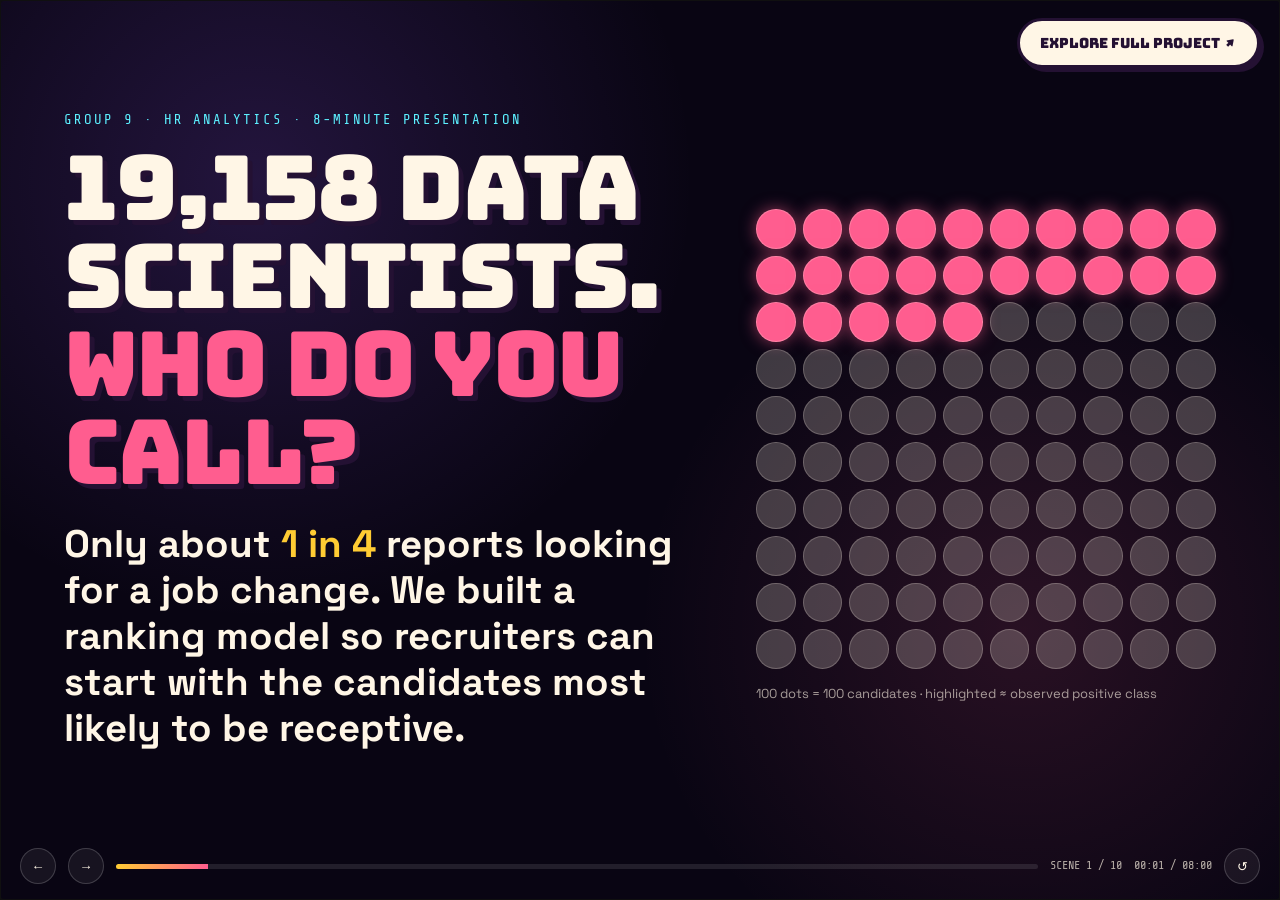
==== commit 25852226: "Make contribution slide the final website presentation scene" ====
--- a/index.html
+++ b/index.html
@@ -5,7 +5,7 @@
 <meta name="viewport" content="width=device-width, initial-scale=1, viewport-fit=cover">
 <meta name="theme-color" content="#0d0718">
 <title>Group 9 · Who Is Looking to Change Jobs? — HR Analytics</title>
-<meta name="description" content="Group 9's HR Analytics project: predicting reported job-change intent among 19,158 data-science trainees. Full analysis, models, results and viva prep — Kaggle: Job Change of Data Scientists.">
+<meta name="description" content="Group 9's HR Analytics project: predicting reported job-change intent among 19,158 data-science trainees. Full analysis, models, deployment results and technical deep dive — Kaggle: Job Change of Data Scientists.">
 <link rel="preconnect" href="https://fonts.googleapis.com">
 <link rel="preconnect" href="https://fonts.gstatic.com" crossorigin>
 <link href="https://fonts.googleapis.com/css2?family=Bungee&family=Space+Grotesk:wght@400;500;600;700&family=Share+Tech+Mono&display=swap" rel="stylesheet">
@@ -154,8 +154,22 @@
         <p class="pres-lede">It was: <b class="pres-sun">“Who should a recruiter talk to first?”</b></p>
         <div class="pres-row"><span class="pres-badge">19,158 candidates</span><span class="pres-badge">5-fold validation</span><span class="pres-badge">locked test</span><span class="pres-badge">live deployment demo</span></div>
         <h3 style="font-family:'Bungee';font-size:clamp(28px,4vw,54px);margin:34px 0 0">JOB-CHANGE RADAR · GROUP 9</h3>
-        <p class="pres-note">Press Esc or click below to open the detailed analysis, data dictionary, threshold explorer and Viva bank.</p>
+        <p class="pres-note">Press Esc or click below to open the detailed analysis, data dictionary, threshold explorer and technical Q&A bank.</p>
         <div class="pres-row"><button class="pres-btn" id="exploreBtn">Explore full project</button></div>
+      </div>
+    </section>
+
+    <section class="pres-scene" data-scene="team">
+      <p class="pres-kicker">09 · Group contribution</p>
+      <h2 class="pres-title small">WHO DID <span class="pres-highlight">WHAT?</span></h2>
+      <p class="pres-lede">The final slide mirrors the contribution slide from the submitted deck. Names can be entered once in the Technical Deep Dive team section and are reused here on this device.</p>
+      <div class="pres-grid cols-3">
+        <div class="pres-card"><span class="pres-number team-pres-name" data-team-key="detective">YOUR NAME</span><h3>THE DETECTIVE · PART 1</h3><p>Business question, data understanding and the data dictionary.</p></div>
+        <div class="pres-card"><span class="pres-number team-pres-name" data-team-key="cleaner">YOUR NAME</span><h3>THE CLEANER · PART 2</h3><p>Missing values, data cleaning and the encoding pipeline.</p></div>
+        <div class="pres-card"><span class="pres-number team-pres-name" data-team-key="trainer">YOUR NAME</span><h3>THE TRAINER · PART 3</h3><p>Model comparison and hyperparameter tuning.</p></div>
+        <div class="pres-card"><span class="pres-number team-pres-name" data-team-key="judge">YOUR NAME</span><h3>THE JUDGE · PART 3</h3><p>Test evaluation, thresholds and feature importance.</p></div>
+        <div class="pres-card"><span class="pres-number team-pres-name" data-team-key="storyteller">YOUR NAME</span><h3>THE STORYTELLER · PART 4</h3><p>Conclusions, recommendations and the presentation experience.</p></div>
+        <div class="pres-card dark"><span class="pres-number pres-cyan">GROUP 9</span><h3>ONE PROJECT</h3><p>Academic benchmark + deployment extension + live website demo.</p><div class="pres-row" style="margin-top:16px"><button class="pres-btn" id="exploreBtn">Explore full project</button></div></div>
       </div>
     </section>
   </div>
@@ -202,7 +216,7 @@
     <a href="#results">Results</a>
     <a href="#threshold">Threshold</a>
     <a href="#drivers">Drivers</a>
-    <a href="#viva">Viva</a>
+    <a href="#viva">Deep Dive</a>
     <a href="#team">Team</a>
   </nav>
 
@@ -231,9 +245,9 @@
 
       <ul class="hero-stats">
         <li><b class="num">19,158</b><span>labelled trainees</span></li>
-        <li><b class="num">14</b><span>input columns</span></li>
-        <li><b class="num">152</b><span>model features</span></li>
-        <li><b class="num lcdc">0.81</b><span>test ROC-AUC</span></li>
+        <li><b class="num">12</b><span>raw predictors after dropping ID + target</span></li>
+        <li><b class="num">3</b><span>CatBoost models in the deployment ensemble</span></li>
+        <li><b class="num lcdc">0.804</b><span>locked-test ROC-AUC</span></li>
       </ul>
     </div>
 
@@ -714,8 +728,7 @@
       <div>
         <p class="kicker lcd">STOP 08 · PART 4 · CONCLUSIONS</p>
         <h2 class="display">Can HR use the model?<br>Only as decision support.</h2>
-        <p class="lede">Test ROC-AUC <b>0.81</b>, against 0.50 for a coin flip, stable between 0.78 and 0.81 across five random
-          splits. Well enough to rank people — not well enough to decide for them.</p>
+        <p class="lede">The final deployment ensemble reaches locked-test ROC-AUC <b>0.8036</b> and <b>80.19% accuracy</b> at a validation-selected 0.43 threshold. That is useful ranking signal — not enough to decide for a person.</p>
       </div>
       <p class="stop-num" aria-hidden="true">08</p>
     </div>
@@ -789,7 +802,7 @@
     </div>
 
     <div class="grid-3 facts">
-      <div class="card dark"><b class="num lcdc">1 in 2</b><p>flags is a false positive. Some people just like free courses.</p></div>
+      <div class="card dark"><b class="num lcdc">41%</b><p>of deployment-threshold flags are false positives, so a recruiter still reviews every case.</p></div>
       <div class="card dark"><b class="num lcdc">New cohorts</b><p>CatBoost is now the deployment extension; the next gain should come from longitudinal outcomes and external validation, not endless tuning.</p></div>
       <div class="card dark"><b class="num lcdc">Calibrate</b><p>class weighting inflates the probabilities — calibrate first, then cost the cut-off.</p></div>
     </div>
@@ -870,12 +883,12 @@
 </section>
 
 <!-- ══ 12 · VIVA ══ -->
-<section class="stop alt" id="viva" data-sign="VIVA Q&amp;A">
-  <div class="wrap">
-    <div class="stop-head">
-      <div>
-        <p class="kicker lcd">STOP 12 · APPENDIX · VIVA PREP</p>
-        <h2 class="display">65 questions the teacher<br>might ask</h2>
+<section class="stop alt" id="viva" data-sign="TECHNICAL Q&amp;A">
+  <div class="wrap">
+    <div class="stop-head">
+      <div>
+        <p class="kicker lcd">STOP 12 · APPENDIX · TECHNICAL DEEP DIVE</p>
+        <h2 class="display">65 technical questions<br>the teacher might ask</h2>
         <p class="lede">Every answer was checked against the notebook and the data. Filter by topic, hit a random one, or open
           everything before you practise out loud.</p>
       </div>
@@ -946,9 +959,9 @@
         <p>Conclusions, recommendations and the deck.</p></div>
       <div class="card team-card cta">
         <span class="role-tag">THE DECK</span>
-        <h3>12 slides · 12 minutes</h3>
-        <p>Presenter View carries everyone's lines in the notes. Slides 1, 3 and 7 reveal on one click, 6 and 8 on two.</p>
-        <a class="btn btn-pink" href="resources/Group9_HRJobChange.pptx" data-cursor="OPEN">Open the PPTX</a>
+        <h3>Website presentation · 8 minutes</h3>
+        <p>The live website is the presentation experience. The PDF export is retained only for LMS submission and backup.</p>
+        <a class="btn btn-pink" href="#top" data-cursor="OPEN">Return to Presentation Mode</a>
       </div>
     </div>
   </div>
@@ -960,8 +973,7 @@
   <div class="wrap foot-grid">
     <div>
       <p class="logo-big">Job&#8209;Change Radar</p>
-      <p class="muted">Group 9 · HR Analytics: Job Change of Data Scientists · a static site companion to the notebook,
-        the deck and the viva prep.</p>
+      <p class="muted">Group 9 · HR Analytics: Job Change of Data Scientists · the live presentation, deployment demo and technical project companion.</p>
     </div>
     <div>
       <p class="tag lcd">SOURCES</p>
@@ -969,16 +981,16 @@
         <li><a href="https://www.kaggle.com/datasets/arashnic/hr-analytics-job-change-of-data-scientists" target="_blank" rel="noopener">Dataset on Kaggle</a></li>
         <li><a href="resources/Group9_HRJobChange.html">Notebook with all outputs</a></li>
         <li><a href="resources/Group9_HRJobChange.pptx">Presentation</a></li>
-        <li><a href="resources/Group9_Viva_Questions.html">Viva questions</a></li>
+        <li><a href="resources/Group9_Viva_Questions.html">Technical Q&amp;A bank</a></li>
         <li><a href="README.md">Project README</a></li>
       </ul>
     </div>
     <div>
-      <p class="tag lcd">FINAL NUMBERS</p>
+      <p class="tag lcd">DEPLOYMENT NUMBERS</p>
       <ul class="foot-list nums">
-        <li>Test ROC-AUC <b>0.808</b></li>
-        <li>Recall <b>0.783</b></li>
-        <li>Precision <b>0.524</b></li>
+        <li>Locked-test ROC-AUC <b>0.8036</b></li>
+        <li>Accuracy @ 0.43 <b>80.19%</b></li>
+        <li>Recall @ 0.43 <b>67.85%</b></li>
         <li>F1 <b>0.628</b></li>
       </ul>
     </div>
